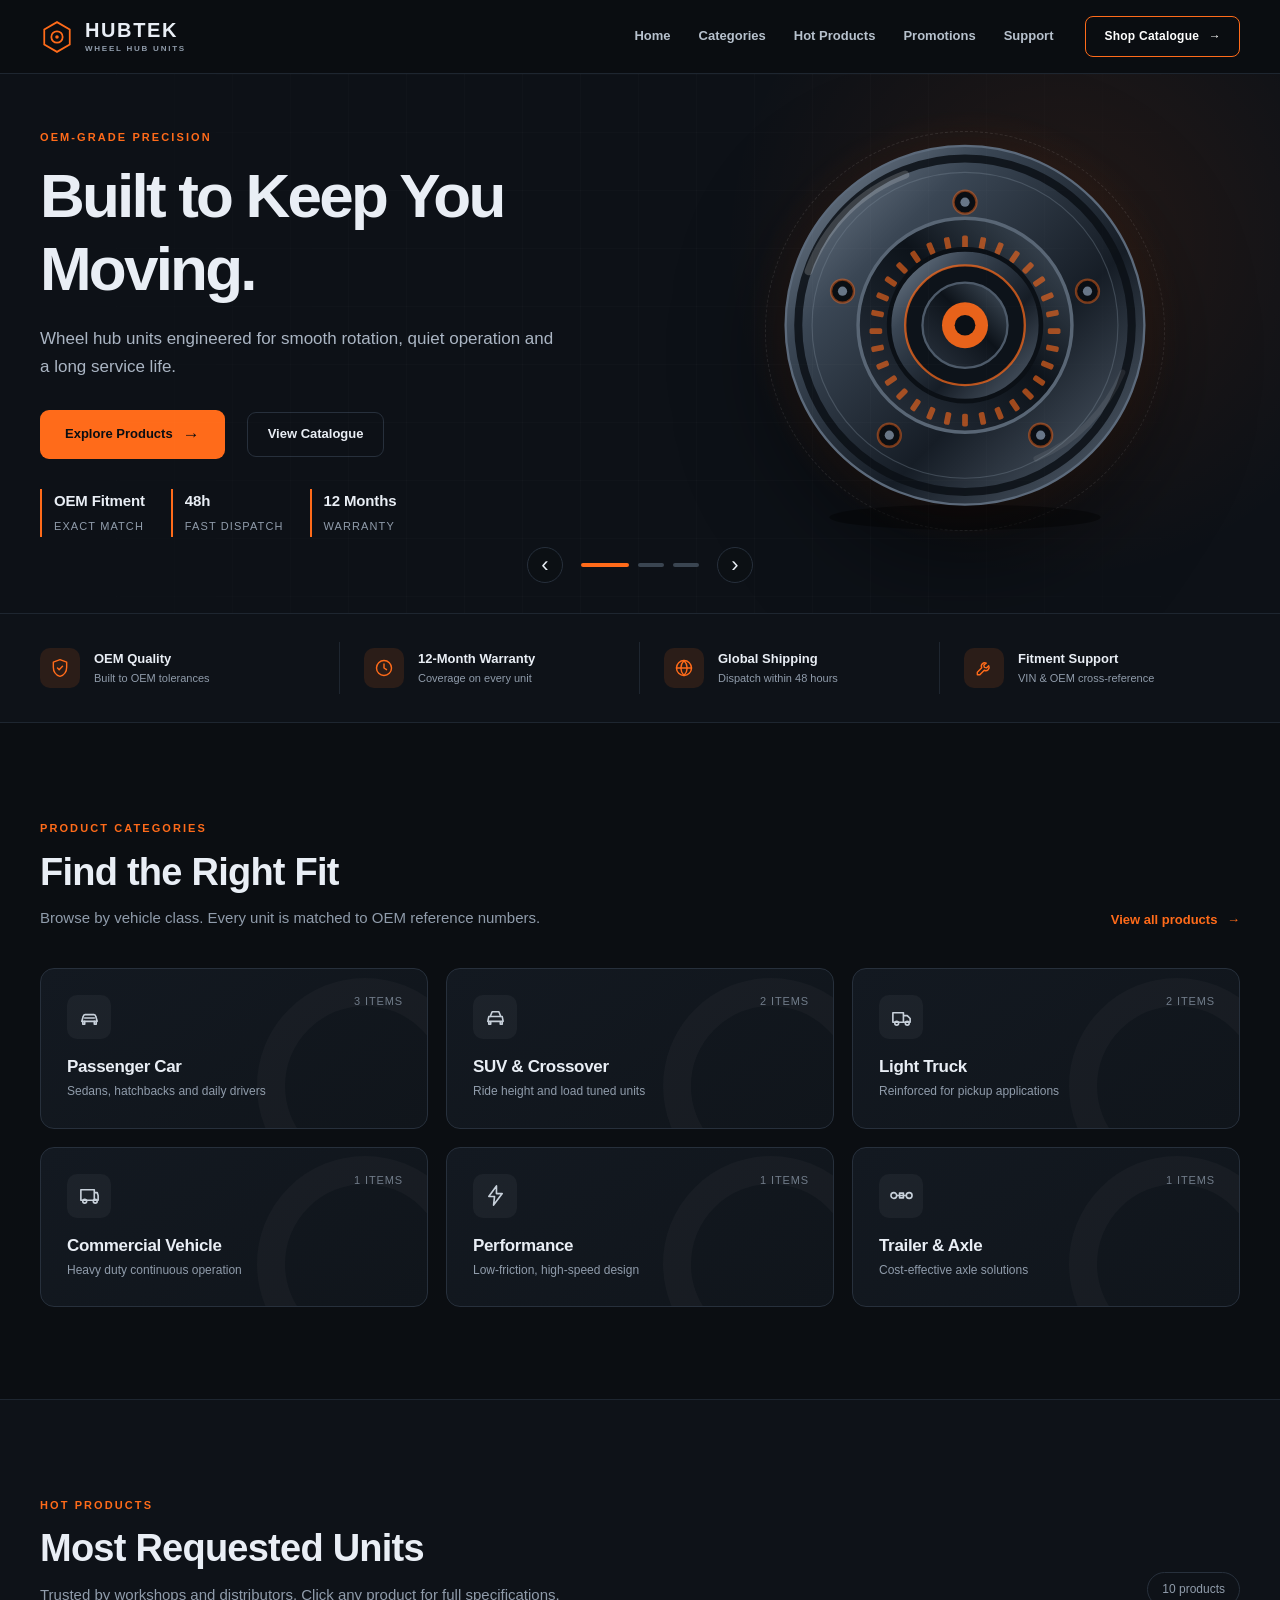
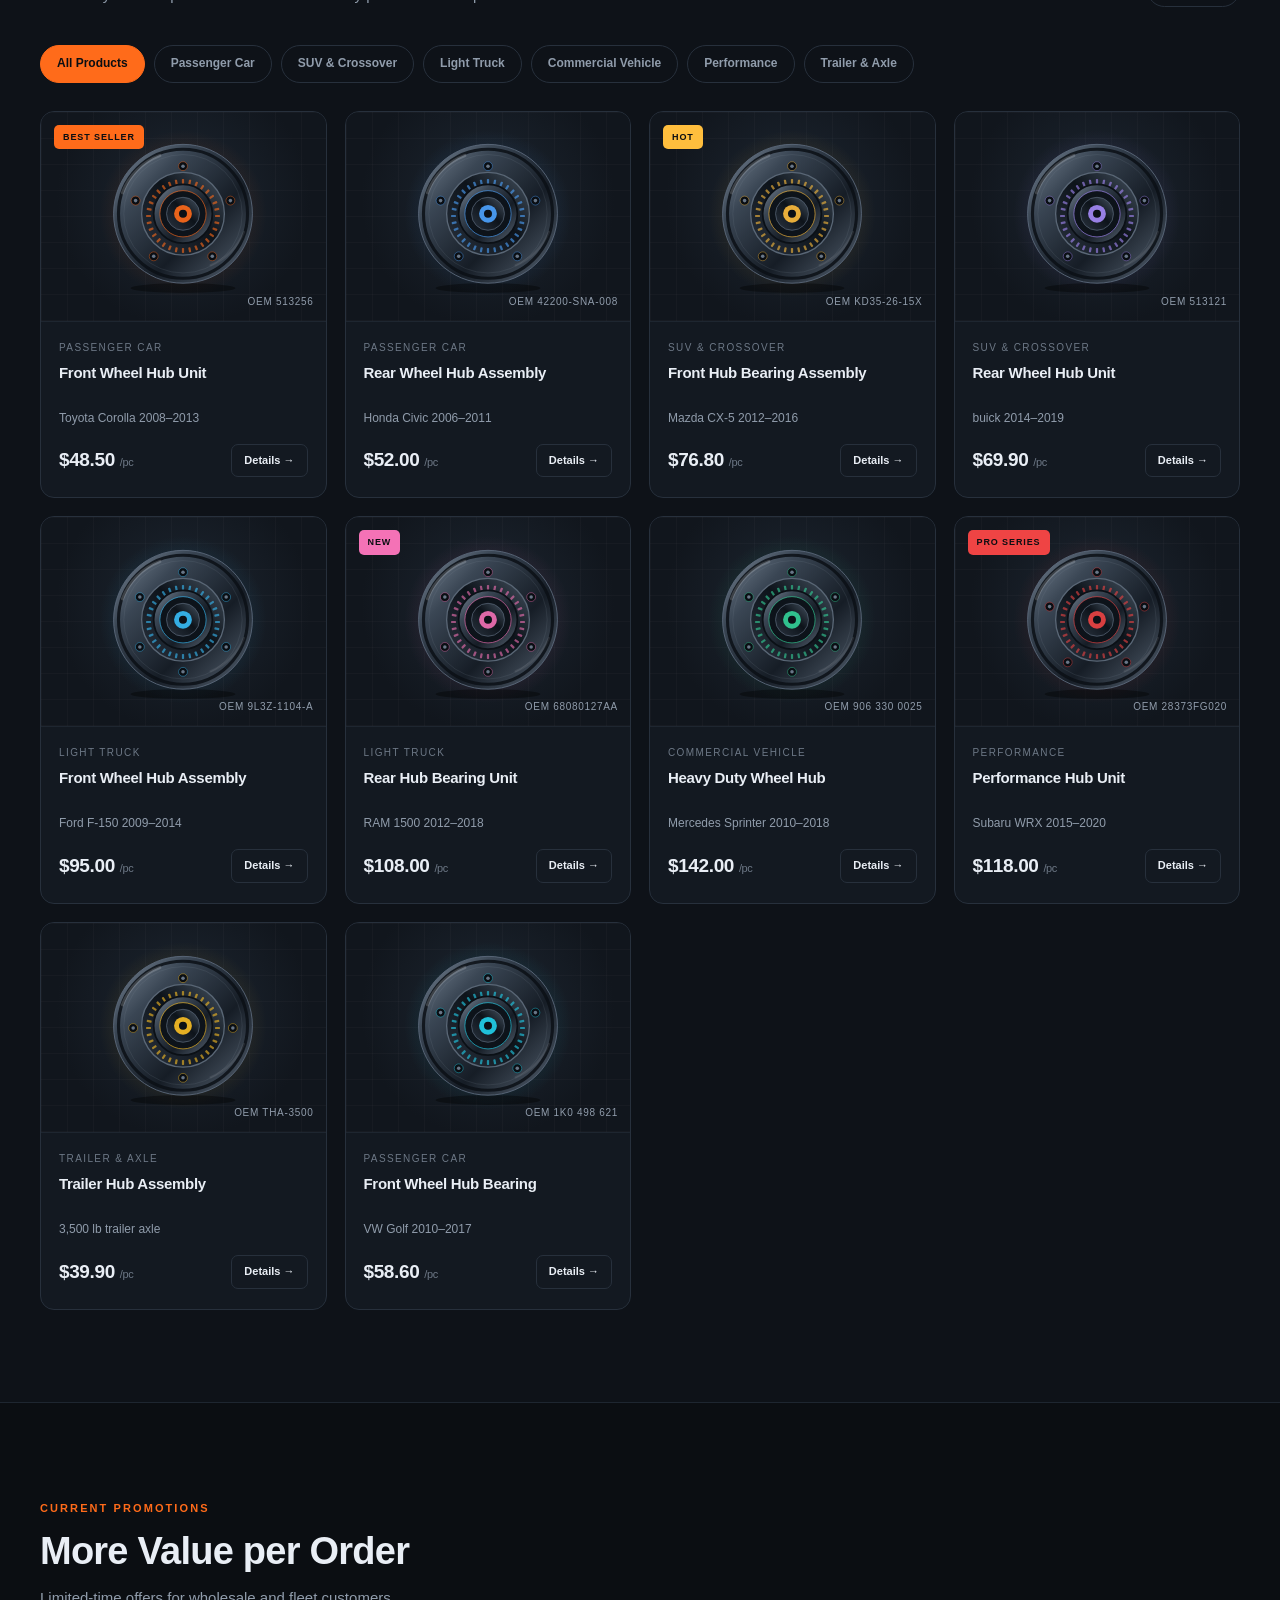
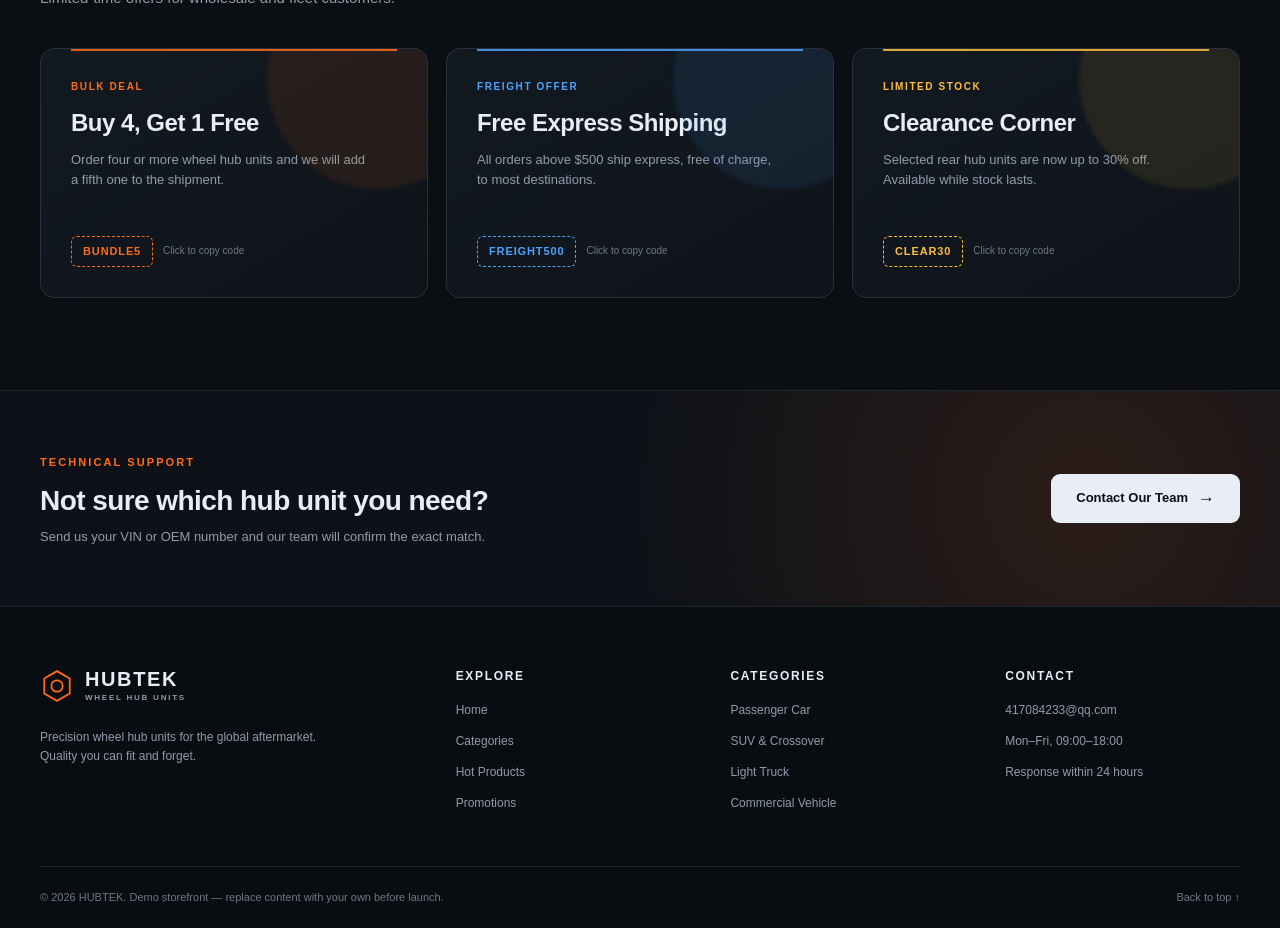
==== index.html @ b91dba86 "first commit" ====
<!DOCTYPE html>
<html lang="en">
<head>
  <meta charset="UTF-8">
  <meta name="viewport" content="width=device-width, initial-scale=1.0">
  <meta name="description" content="HUBTEK supplies precision wheel hub units for passenger cars, SUVs, light trucks and commercial vehicles. OEM fitment, fast dispatch.">
  <meta name="theme-color" content="#0b0e12">
  <title>HUBTEK | Wheel Hub Unit Specialists</title>
  <link rel="icon" href="data:image/svg+xml,%3Csvg xmlns='http://www.w3.org/2000/svg' viewBox='0 0 64 64'%3E%3Crect width='64' height='64' rx='14' fill='%230b0e12'/%3E%3Cpath d='M32 8 52 20v24L32 56 12 44V20z' fill='none' stroke='%23ff6b1a' stroke-width='4'/%3E%3Ccircle cx='32' cy='32' r='9' fill='none' stroke='%23e8edf3' stroke-width='4'/%3E%3C/svg%3E">
  <link rel="stylesheet" href="css/style.css">
</head>
<body>

  <header class="site-header" id="top">
    <div class="container header-inner">
      <a class="brand" href="#top" aria-label="HUBTEK home">
        <svg class="brand-mark" viewBox="0 0 48 48" aria-hidden="true">
          <path d="M24 3 42 13.5v21L24 45 6 34.5v-21z" fill="none" stroke="currentColor" stroke-width="2.5"/>
          <circle cx="24" cy="24" r="8" fill="none" stroke="currentColor" stroke-width="2.5"/>
          <circle cx="24" cy="24" r="2.5" fill="currentColor"/>
        </svg>
        <span class="brand-text"><strong>HUBTEK</strong><small>WHEEL HUB UNITS</small></span>
      </a>

      <nav class="main-nav" id="mainNav" aria-label="Main navigation">
        <a href="#home">Home</a>
        <a href="#categories">Categories</a>
        <a href="#products">Hot Products</a>
        <a href="#promotions">Promotions</a>
        <a href="#support">Support</a>
      </nav>

      <a class="header-cta" href="#products">Shop Catalogue <span aria-hidden="true">→</span></a>
      <button class="nav-toggle" id="navToggle" aria-label="Toggle menu" aria-expanded="false">
        <span></span><span></span><span></span>
      </button>
    </div>
  </header>

  <main>
    <!-- HERO CAROUSEL -->
    <section class="hero" id="home" aria-label="Featured campaigns">
      <div class="hero-slides" id="heroSlides"></div>
      <div class="hero-grid" aria-hidden="true"></div>
      <div class="container hero-controls">
        <button class="hero-arrow" id="heroPrev" aria-label="Previous slide">‹</button>
        <div class="hero-dots" id="heroDots" role="tablist" aria-label="Choose slide"></div>
        <button class="hero-arrow" id="heroNext" aria-label="Next slide">›</button>
      </div>
    </section>

    <!-- BENEFITS / TRUST BAR -->
    <section class="benefits" aria-label="Why choose HUBTEK">
      <div class="container benefits-grid" id="benefitsGrid"></div>
    </section>

    <!-- CATEGORIES -->
    <section class="section" id="categories">
      <div class="container">
        <div class="section-heading">
          <div>
            <span class="eyebrow">PRODUCT CATEGORIES</span>
            <h2>Find the Right Fit</h2>
            <p>Browse by vehicle class. Every unit is matched to OEM reference numbers.</p>
          </div>
          <a class="text-link" href="#products">View all products <span aria-hidden="true">→</span></a>
        </div>
        <div class="category-grid" id="categoryGrid"></div>
      </div>
    </section>

    <!-- HOT PRODUCTS -->
    <section class="section section-alt" id="products">
      <div class="container">
        <div class="section-heading">
          <div>
            <span class="eyebrow">HOT PRODUCTS</span>
            <h2>Most Requested Units</h2>
            <p>Trusted by workshops and distributors. Click any product for full specifications.</p>
          </div>
          <span class="count-pill" id="productCount"></span>
        </div>
        <div class="filter-bar" id="filterBar" role="group" aria-label="Filter products by category"></div>
        <div class="product-grid" id="productGrid"></div>
      </div>
    </section>

    <!-- PROMOTIONS -->
    <section class="section" id="promotions">
      <div class="container">
        <div class="section-heading">
          <div>
            <span class="eyebrow">CURRENT PROMOTIONS</span>
            <h2>More Value per Order</h2>
            <p>Limited-time offers for wholesale and fleet customers.</p>
          </div>
        </div>
        <div class="promo-grid" id="promoGrid"></div>
      </div>
    </section>

    <!-- SUPPORT STRIP -->
    <section class="support-strip" id="support">
      <div class="container support-inner">
        <div>
          <span class="eyebrow">TECHNICAL SUPPORT</span>
          <h2>Not sure which hub unit you need?</h2>
          <p>Send us your VIN or OEM number and our team will confirm the exact match.</p>
        </div>
        <a class="button button-light" href="mailto:417084233@qq.com">Contact Our Team <span aria-hidden="true">→</span></a>
      </div>
    </section>
  </main>

  <footer class="site-footer">
    <div class="container footer-grid">
      <div class="footer-about">
        <a class="brand" href="#top">
          <svg class="brand-mark" viewBox="0 0 48 48" aria-hidden="true">
            <path d="M24 3 42 13.5v21L24 45 6 34.5v-21z" fill="none" stroke="currentColor" stroke-width="2.5"/>
            <circle cx="24" cy="24" r="8" fill="none" stroke="currentColor" stroke-width="2.5"/>
          </svg>
          <span class="brand-text"><strong>HUBTEK</strong><small>WHEEL HUB UNITS</small></span>
        </a>
        <p>Precision wheel hub units for the global aftermarket. Quality you can fit and forget.</p>
      </div>
      <div class="footer-col">
        <h3>Explore</h3>
        <a href="#home">Home</a>
        <a href="#categories">Categories</a>
        <a href="#products">Hot Products</a>
        <a href="#promotions">Promotions</a>
      </div>
      <div class="footer-col">
        <h3>Categories</h3>
        <a href="#categories">Passenger Car</a>
        <a href="#categories">SUV &amp; Crossover</a>
        <a href="#categories">Light Truck</a>
        <a href="#categories">Commercial Vehicle</a>
      </div>
      <div class="footer-col">
        <h3>Contact</h3>
        <a href="mailto:417084233@qq.com">417084233@qq.com</a>
        <span>Mon–Fri, 09:00–18:00</span>
        <span>Response within 24 hours</span>
      </div>
    </div>
    <div class="container footer-bottom">
      <span>© <span id="year"></span> HUBTEK. Demo storefront — replace content with your own before launch.</span>
      <a href="#top">Back to top ↑</a>
    </div>
  </footer>

  <!-- PRODUCT DETAIL MODAL -->
  <div class="modal" id="productModal" role="dialog" aria-modal="true" aria-labelledby="modalTitle" hidden>
    <div class="modal-backdrop" data-close-modal></div>
    <div class="modal-panel" role="document">
      <button class="modal-close" id="modalClose" aria-label="Close product details">×</button>
      <div class="modal-body" id="modalBody"></div>
    </div>
  </div>

  <div class="toast" id="toast" role="status" aria-live="polite"></div>

  <script src="data/products.js"></script>
  <script src="js/app.js"></script>
</body>
</html>
---- css/style.css ----
/* ============================================================
   HUBTEK — industrial dark storefront
   Plain CSS, no framework, no build step.
   ============================================================ */

:root {
  --bg: #0b0e12;
  --bg-alt: #0e1218;
  --panel: #131921;
  --panel-2: #18202a;
  --line: #27303c;
  --line-soft: #1e2630;
  --text: #e9eef5;
  --muted: #909cab;
  --muted-2: #6d7886;
  --accent: #ff6b1a;
  --accent-soft: rgba(255, 107, 26, 0.12);
  --silver: #c7d0da;
  --radius: 14px;
  --radius-sm: 9px;
  --shadow: 0 18px 48px rgba(0, 0, 0, 0.35);
  --container: 1200px;
  --header-h: 74px;
  font-synthesis: none;
}

* { box-sizing: border-box; }

html {
  scroll-behavior: smooth;
  scroll-padding-top: calc(var(--header-h) + 18px);
}

body {
  margin: 0;
  background: var(--bg);
  color: var(--text);
  font-family: "Inter", "Segoe UI", Roboto, Helvetica, Arial, sans-serif;
  font-size: 15px;
  line-height: 1.6;
  -webkit-font-smoothing: antialiased;
}

a { color: inherit; text-decoration: none; }
button { font: inherit; cursor: pointer; }
img, svg { display: block; max-width: 100%; }
h1, h2, h3, h4 { margin: 0; line-height: 1.18; letter-spacing: -0.02em; }
p { margin: 0; }

.container {
  width: min(100% - 48px, var(--container));
  margin-inline: auto;
}

.eyebrow {
  display: inline-block;
  color: var(--accent);
  font-size: 11px;
  font-weight: 800;
  letter-spacing: 0.19em;
  text-transform: uppercase;
  margin-bottom: 12px;
}

/* ------------------------------------------------------------
   HEADER
   ------------------------------------------------------------ */
.site-header {
  position: sticky;
  top: 0;
  z-index: 60;
  height: var(--header-h);
  background: rgba(11, 14, 18, 0.88);
  backdrop-filter: blur(16px);
  border-bottom: 1px solid var(--line-soft);
}

.header-inner {
  height: 100%;
  display: flex;
  align-items: center;
  gap: 32px;
}

.brand { display: inline-flex; align-items: center; gap: 11px; flex-shrink: 0; }
.brand-mark { width: 34px; height: 34px; color: var(--accent); }
.brand-text { display: flex; flex-direction: column; line-height: 1; }
.brand-text strong { font-size: 20px; font-weight: 900; letter-spacing: 0.08em; }
.brand-text small { margin-top: 5px; font-size: 8px; letter-spacing: 0.22em; color: var(--muted); font-weight: 700; }

.main-nav { display: flex; align-items: center; gap: 28px; margin-left: auto; }
.main-nav a {
  font-size: 13px;
  font-weight: 600;
  color: #b7c1cd;
  transition: color 0.2s ease;
  position: relative;
}
.main-nav a::after {
  content: "";
  position: absolute;
  left: 0; bottom: -8px;
  width: 0; height: 2px;
  background: var(--accent);
  transition: width 0.2s ease;
}
.main-nav a:hover { color: #fff; }
.main-nav a:hover::after { width: 100%; }

.header-cta {
  flex-shrink: 0;
  padding: 10px 18px;
  border: 1px solid var(--accent);
  border-radius: 8px;
  color: #fff;
  font-size: 12px;
  font-weight: 750;
  letter-spacing: 0.02em;
  transition: background 0.2s ease, transform 0.2s ease;
}
.header-cta span { margin-left: 6px; }
.header-cta:hover { background: var(--accent); transform: translateY(-1px); }

.nav-toggle {
  display: none;
  width: 40px; height: 40px;
  padding: 9px;
  border: 1px solid var(--line);
  border-radius: 8px;
  background: transparent;
}
.nav-toggle span { display: block; height: 2px; background: var(--text); margin: 5px 0; border-radius: 2px; }

/* ------------------------------------------------------------
   HERO CAROUSEL
   ------------------------------------------------------------ */
.hero {
  position: relative;
  min-height: 540px;
  overflow: hidden;
  background: #0d1117;
  border-bottom: 1px solid var(--line-soft);
}

.hero-grid {
  position: absolute;
  inset: 0;
  pointer-events: none;
  opacity: 0.5;
  background-image:
    linear-gradient(rgba(255,255,255,0.032) 1px, transparent 1px),
    linear-gradient(90deg, rgba(255,255,255,0.032) 1px, transparent 1px);
  background-size: 58px 58px;
  mask-image: linear-gradient(90deg, transparent, #000 30%, #000 70%, transparent);
  -webkit-mask-image: linear-gradient(90deg, transparent, #000 30%, #000 70%, transparent);
}

.hero-slides { position: absolute; inset: 0; }

.hero-slide {
  position: absolute;
  inset: 0;
  display: flex;
  align-items: center;
  opacity: 0;
  visibility: hidden;
  transform: translateX(28px);
  transition: opacity 0.65s ease, transform 0.65s ease, visibility 0.65s;
}
.hero-slide.is-active { opacity: 1; visibility: visible; transform: none; }

.hero-slide::before {
  content: "";
  position: absolute;
  width: 720px; height: 720px;
  right: -140px; top: -190px;
  border-radius: 50%;
  background: radial-gradient(circle, var(--slide-accent, #ff6b1a) 0%, transparent 66%);
  opacity: 0.1;
  pointer-events: none;
}

.hero-inner {
  position: relative;
  width: min(100% - 48px, var(--container));
  margin-inline: auto;
  display: grid;
  grid-template-columns: 1.05fr 0.95fr;
  align-items: center;
  gap: 40px;
  padding: 70px 0 96px;
}

.hero-copy { max-width: 590px; }
.hero-copy .eyebrow { color: var(--slide-accent, var(--accent)); }
.hero-copy h1 {
  font-size: clamp(38px, 5vw, 62px);
  font-weight: 850;
  letter-spacing: -0.045em;
  margin-bottom: 20px;
}
.hero-copy h1 em {
  font-style: normal;
  color: var(--slide-accent, var(--accent));
}
.hero-copy p {
  color: #aab5c3;
  font-size: 17px;
  max-width: 520px;
  margin-bottom: 30px;
}
.hero-actions { display: flex; align-items: center; gap: 22px; flex-wrap: wrap; }

.button {
  display: inline-flex;
  align-items: center;
  justify-content: center;
  gap: 10px;
  padding: 13px 24px;
  border-radius: 9px;
  background: var(--slide-accent, var(--accent));
  color: #0b0e12;
  font-size: 13px;
  font-weight: 800;
  border: 1px solid transparent;
  transition: transform 0.2s ease, filter 0.2s ease;
}
.button:hover { transform: translateY(-2px); filter: brightness(1.1); }
.button span { font-size: 17px; line-height: 1; }

.button-ghost {
  background: transparent;
  color: var(--text);
  border-color: var(--line);
  padding: 11px 20px;
}
.button-ghost:hover { border-color: var(--muted); filter: none; }

.hero-specs { display: flex; gap: 26px; flex-wrap: wrap; margin-top: 30px; }
.hero-specs div { border-left: 2px solid var(--slide-accent, var(--accent)); padding-left: 12px; }
.hero-specs strong { display: block; font-size: 15px; letter-spacing: -0.01em; }
.hero-specs span { font-size: 11px; color: var(--muted); text-transform: uppercase; letter-spacing: 0.1em; }

.hero-art { position: relative; display: grid; place-items: center; min-height: 380px; }
.hero-art .hub-svg { width: min(100%, 460px); filter: drop-shadow(0 30px 50px rgba(0,0,0,0.55)); }
.hero-art-ring {
  position: absolute;
  width: 400px; height: 400px;
  border: 1px dashed rgba(255,255,255,0.11);
  border-radius: 50%;
}
.hero-art-ring::after {
  content: "";
  position: absolute;
  inset: 54px;
  border: 1px solid rgba(255,255,255,0.05);
  border-radius: 50%;
}

.hero-controls {
  position: absolute;
  left: 0; right: 0; bottom: 30px;
  display: flex;
  align-items: center;
  justify-content: center;
  gap: 18px;
  z-index: 3;
}
.hero-arrow {
  width: 36px; height: 36px;
  border-radius: 50%;
  border: 1px solid var(--line);
  background: rgba(12,16,21,0.75);
  color: var(--text);
  font-size: 22px;
  line-height: 1;
  transition: border-color 0.2s ease, background 0.2s ease;
}
.hero-arrow:hover { border-color: var(--accent); background: var(--accent); color: #0b0e12; }
.hero-dots { display: flex; gap: 9px; }
.hero-dot {
  width: 26px; height: 4px;
  padding: 0;
  border: 0;
  border-radius: 3px;
  background: #3a4551;
  transition: width 0.3s ease, background 0.3s ease;
}
.hero-dot.is-active { width: 48px; background: var(--accent); }

/* ------------------------------------------------------------
   BENEFITS
   ------------------------------------------------------------ */
.benefits { background: var(--bg-alt); border-bottom: 1px solid var(--line-soft); }
.benefits-grid {
  display: grid;
  grid-template-columns: repeat(4, 1fr);
  padding-block: 28px;
}
.benefit {
  display: flex;
  align-items: center;
  gap: 14px;
  padding: 6px 24px;
  border-right: 1px solid var(--line-soft);
}
.benefit:first-child { padding-left: 0; }
.benefit:last-child { border-right: 0; }
.benefit-icon {
  width: 40px; height: 40px; flex-shrink: 0;
  display: grid; place-items: center;
  border-radius: 10px;
  background: var(--accent-soft);
  color: var(--accent);
}
.benefit-icon svg { width: 20px; height: 20px; }
.benefit strong { display: block; font-size: 13px; }
.benefit span { display: block; font-size: 11px; color: var(--muted); }

/* ------------------------------------------------------------
   SECTION SHELL
   ------------------------------------------------------------ */
.section { padding: 92px 0; }
.section-alt { background: var(--bg-alt); border-block: 1px solid var(--line-soft); }
.section-heading {
  display: flex;
  align-items: end;
  justify-content: space-between;
  gap: 24px;
  margin-bottom: 38px;
}
.section-heading h2 { font-size: clamp(27px, 3.4vw, 38px); font-weight: 800; }
.section-heading p { margin-top: 12px; color: var(--muted); max-width: 600px; }
.text-link { color: var(--accent); font-size: 13px; font-weight: 700; white-space: nowrap; }
.text-link span { margin-left: 6px; }
.text-link:hover { text-decoration: underline; }
.count-pill {
  border: 1px solid var(--line);
  border-radius: 100px;
  padding: 7px 14px;
  font-size: 12px;
  color: var(--muted);
  white-space: nowrap;
}

/* ------------------------------------------------------------
   CATEGORIES
   ------------------------------------------------------------ */
.category-grid {
  display: grid;
  grid-template-columns: repeat(3, 1fr);
  gap: 18px;
}
.category-card {
  position: relative;
  text-align: left;
  padding: 26px;
  min-height: 152px;
  border: 1px solid var(--line);
  border-radius: var(--radius);
  background: linear-gradient(145deg, var(--panel), #10151b);
  color: var(--text);
  overflow: hidden;
  transition: border-color 0.25s ease, transform 0.25s ease, background 0.25s ease;
}
.category-card::after {
  content: "";
  position: absolute;
  right: -46px; bottom: -66px;
  width: 160px; height: 160px;
  border-radius: 50%;
  border: 28px solid rgba(255,255,255,0.028);
  transition: border-color 0.25s ease;
}
.category-card:hover {
  transform: translateY(-4px);
  border-color: var(--accent);
  background: linear-gradient(145deg, #1a1f27, #12171d);
}
.category-card:hover::after { border-color: rgba(255,107,26,0.12); }
.category-icon {
  width: 44px; height: 44px;
  display: grid; place-items: center;
  border-radius: 10px;
  background: rgba(255,255,255,0.045);
  color: var(--silver);
  margin-bottom: 18px;
}
.category-icon svg { width: 23px; height: 23px; }
.category-card:hover .category-icon { background: var(--accent-soft); color: var(--accent); }
.category-card h3 { font-size: 17px; margin-bottom: 5px; }
.category-card p { font-size: 12px; color: var(--muted); }
.category-count {
  position: absolute;
  top: 24px; right: 24px;
  font-size: 11px;
  color: var(--muted-2);
  letter-spacing: 0.08em;
}

/* ------------------------------------------------------------
   FILTER + PRODUCTS
   ------------------------------------------------------------ */
.filter-bar { display: flex; flex-wrap: wrap; gap: 9px; margin-bottom: 28px; }
.filter-chip {
  padding: 8px 16px;
  border-radius: 100px;
  border: 1px solid var(--line);
  background: transparent;
  color: var(--muted);
  font-size: 12px;
  font-weight: 650;
  transition: all 0.2s ease;
}
.filter-chip:hover { color: var(--text); border-color: #46505e; }
.filter-chip.is-active { background: var(--accent); border-color: var(--accent); color: #0b0e12; }

.product-grid {
  display: grid;
  grid-template-columns: repeat(4, minmax(0, 1fr));
  gap: 18px;
}
.product-card {
  position: relative;
  display: flex;
  flex-direction: column;
  border: 1px solid var(--line);
  border-radius: var(--radius);
  background: var(--panel);
  overflow: hidden;
  transition: transform 0.25s ease, border-color 0.25s ease, box-shadow 0.25s ease;
  animation: cardIn 0.35s ease both;
}
.product-card:hover {
  transform: translateY(-6px);
  border-color: #4a5666;
  box-shadow: var(--shadow);
}
@keyframes cardIn { from { opacity: 0; transform: translateY(10px); } to { opacity: 1; transform: none; } }

.product-media {
  position: relative;
  height: 210px;
  display: grid;
  place-items: center;
  background: radial-gradient(circle at 50% 42%, #1d2631 0%, #11161d 68%);
  border-bottom: 1px solid var(--line-soft);
  overflow: hidden;
}
.product-media::before {
  content: "";
  position: absolute;
  inset: 0;
  background-image: linear-gradient(rgba(255,255,255,0.025) 1px, transparent 1px),
                    linear-gradient(90deg, rgba(255,255,255,0.025) 1px, transparent 1px);
  background-size: 26px 26px;
}
.product-media .hub-svg { position: relative; width: 178px; transition: transform 0.35s ease; }
.product-card:hover .product-media .hub-svg { transform: rotate(-9deg) scale(1.06); }
.product-badge {
  position: absolute;
  top: 13px; left: 13px;
  z-index: 2;
  padding: 5px 9px;
  border-radius: 5px;
  background: var(--product-accent, var(--accent));
  color: #0b0e12;
  font-size: 9px;
  font-weight: 850;
  letter-spacing: 0.1em;
}
.product-oem-tag {
  position: absolute;
  bottom: 11px; right: 12px;
  z-index: 2;
  font-size: 10px;
  color: var(--muted);
  letter-spacing: 0.07em;
}
.product-info { padding: 18px 18px 20px; display: flex; flex-direction: column; flex: 1; }
.product-cat { font-size: 10px; text-transform: uppercase; letter-spacing: 0.14em; color: var(--muted-2); margin-bottom: 7px; }
.product-info h3 { font-size: 15px; line-height: 1.35; margin-bottom: 6px; min-height: 40px; }
.product-fit { font-size: 12px; color: var(--muted); margin-bottom: 16px; }
.product-bottom { display: flex; align-items: center; justify-content: space-between; gap: 8px; margin-top: auto; }
.product-price { font-size: 19px; font-weight: 800; letter-spacing: -0.02em; }
.product-price small { font-size: 11px; color: var(--muted-2); font-weight: 500; }
.product-detail-btn {
  border: 1px solid var(--line);
  background: transparent;
  color: var(--text);
  border-radius: 7px;
  padding: 7px 12px;
  font-size: 11px;
  font-weight: 700;
  white-space: nowrap;
  transition: border-color 0.2s ease, background 0.2s ease, color 0.2s ease;
}
.product-detail-btn:hover { background: var(--accent); border-color: var(--accent); color: #0b0e12; }
.empty-state { grid-column: 1 / -1; padding: 70px 20px; text-align: center; color: var(--muted); border: 1px dashed var(--line); border-radius: var(--radius); }

/* ------------------------------------------------------------
   PROMOTIONS
   ------------------------------------------------------------ */
.promo-grid { display: grid; grid-template-columns: repeat(3, 1fr); gap: 18px; }
.promo-card {
  position: relative;
  padding: 30px;
  min-height: 250px;
  border: 1px solid var(--line);
  border-radius: var(--radius);
  background: linear-gradient(150deg, var(--panel) 0%, #0f141a 100%);
  overflow: hidden;
  display: flex;
  flex-direction: column;
}
.promo-card::before {
  content: "";
  position: absolute;
  top: -80px; right: -60px;
  width: 220px; height: 220px;
  border-radius: 50%;
  background: var(--promo-accent, var(--accent));
  opacity: 0.09;
  filter: blur(2px);
}
.promo-card::after {
  content: "";
  position: absolute;
  top: 0; left: 30px; right: 30px;
  height: 2px;
  background: var(--promo-accent, var(--accent));
  opacity: 0.85;
}
.promo-tag { font-size: 10px; font-weight: 800; letter-spacing: 0.16em; color: var(--promo-accent, var(--accent)); margin-bottom: 14px; }
.promo-card h3 { font-size: 24px; margin-bottom: 12px; }
.promo-card p { font-size: 13px; color: var(--muted); max-width: 300px; }
.promo-foot { margin-top: auto; padding-top: 26px; display: flex; align-items: center; gap: 10px; }
.promo-code {
  border: 1px dashed var(--promo-accent, var(--accent));
  border-radius: 6px;
  padding: 6px 11px;
  font-size: 11px;
  font-weight: 800;
  letter-spacing: 0.08em;
  color: var(--promo-accent, var(--accent));
  background: transparent;
  transition: background 0.2s ease;
}
.promo-code:hover { background: rgba(255,255,255,0.05); }
.promo-note { font-size: 10px; color: var(--muted-2); }

/* ------------------------------------------------------------
   SUPPORT STRIP + FOOTER
   ------------------------------------------------------------ */
.support-strip {
  padding: 58px 0;
  border-top: 1px solid var(--line-soft);
  background:
    radial-gradient(circle at 85% 50%, rgba(255,107,26,0.12), transparent 42%),
    var(--bg-alt);
}
.support-inner { display: flex; align-items: center; justify-content: space-between; gap: 30px; }
.support-inner h2 { font-size: 28px; }
.support-inner p { margin-top: 10px; color: var(--muted); font-size: 13px; }
.button-light { background: #e9eef5; color: #0b0e12; flex-shrink: 0; }

.site-footer { background: #090c10; border-top: 1px solid var(--line-soft); padding-top: 62px; }
.footer-grid {
  display: grid;
  grid-template-columns: 1.6fr 1fr 1fr 1fr;
  gap: 40px;
  padding-bottom: 52px;
}
.footer-about p { margin-top: 18px; max-width: 300px; font-size: 12px; color: var(--muted); }
.footer-col { display: flex; flex-direction: column; gap: 12px; }
.footer-col h3 { font-size: 12px; text-transform: uppercase; letter-spacing: 0.14em; margin-bottom: 6px; color: var(--text); }
.footer-col a, .footer-col span { font-size: 12px; color: var(--muted); }
.footer-col a:hover { color: var(--accent); }
.footer-bottom {
  display: flex;
  align-items: center;
  justify-content: space-between;
  gap: 20px;
  padding-block: 22px;
  border-top: 1px solid var(--line-soft);
  font-size: 11px;
  color: var(--muted-2);
}
.footer-bottom a:hover { color: var(--accent); }

/* ------------------------------------------------------------
   MODAL
   ------------------------------------------------------------ */
.modal[hidden] { display: none; }
.modal { position: fixed; inset: 0; z-index: 100; display: grid; place-items: center; padding: 24px; }
.modal-backdrop { position: absolute; inset: 0; background: rgba(3,5,8,0.82); backdrop-filter: blur(6px); }
.modal-panel {
  position: relative;
  width: min(100%, 760px);
  max-height: min(90vh, 760px);
  overflow-y: auto;
  border: 1px solid var(--line);
  border-radius: 18px;
  background: var(--panel);
  box-shadow: 0 30px 90px rgba(0,0,0,0.6);
  animation: modalIn 0.25s ease both;
}
@keyframes modalIn { from { opacity: 0; transform: translateY(14px) scale(0.98); } to { opacity: 1; transform: none; } }
.modal-close {
  position: absolute;
  top: 16px; right: 16px;
  z-index: 3;
  width: 36px; height: 36px;
  border-radius: 50%;
  border: 1px solid var(--line);
  background: rgba(10,13,17,0.7);
  color: var(--text);
  font-size: 22px;
  line-height: 1;
}
.modal-close:hover { border-color: var(--accent); color: var(--accent); }
.modal-layout { display: grid; grid-template-columns: 0.9fr 1.1fr; }
.modal-media {
  display: grid;
  place-items: center;
  min-height: 340px;
  padding: 20px;
  background: radial-gradient(circle at 50% 45%, #202a36, #11161d 70%);
  border-right: 1px solid var(--line-soft);
}
.modal-media .hub-svg { width: 250px; }
.modal-content { padding: 34px 32px 32px; }
.modal-content .product-cat { margin-bottom: 10px; }
.modal-content h2 { font-size: 25px; margin-bottom: 8px; }
.modal-fit { color: var(--muted); font-size: 13px; }
.modal-price-row { display: flex; align-items: baseline; gap: 12px; margin: 22px 0; padding-bottom: 20px; border-bottom: 1px solid var(--line-soft); }
.modal-price-row strong { font-size: 30px; letter-spacing: -0.03em; }
.modal-price-row span { font-size: 11px; color: var(--muted-2); }
.spec-table { display: grid; grid-template-columns: 1fr 1fr; gap: 1px; background: var(--line-soft); border: 1px solid var(--line-soft); border-radius: 9px; overflow: hidden; }
.spec-cell { background: var(--panel-2); padding: 11px 13px; }
.spec-cell dt { font-size: 10px; text-transform: uppercase; letter-spacing: 0.1em; color: var(--muted-2); margin-bottom: 3px; }
.spec-cell dd { margin: 0; font-size: 13px; font-weight: 600; }
.modal-oem { margin-top: 22px; display: flex; align-items: center; justify-content: space-between; gap: 12px; padding: 13px 15px; border: 1px solid var(--line); border-radius: 9px; background: var(--bg-alt); }
.modal-oem div { min-width: 0; }
.modal-oem span { display: block; font-size: 10px; text-transform: uppercase; letter-spacing: 0.12em; color: var(--muted-2); }
.modal-oem strong { font-size: 14px; word-break: break-all; }
.copy-btn { border: 1px solid var(--line); border-radius: 7px; background: transparent; color: var(--text); padding: 7px 11px; font-size: 11px; font-weight: 700; white-space: nowrap; }
.copy-btn:hover { border-color: var(--accent); color: var(--accent); }
.modal-note { margin-top: 16px; font-size: 11px; color: var(--muted-2); }

.toast {
  position: fixed;
  left: 50%; bottom: 28px;
  transform: translate(-50%, 20px);
  padding: 10px 18px;
  border-radius: 8px;
  background: #e9eef5;
  color: #0b0e12;
  font-size: 12px;
  font-weight: 700;
  opacity: 0;
  pointer-events: none;
  transition: opacity 0.25s ease, transform 0.25s ease;
  z-index: 120;
}
.toast.is-visible { opacity: 1; transform: translate(-50%, 0); }

/* ------------------------------------------------------------
   ICONS
   ------------------------------------------------------------ */
.hub-svg { width: 100%; height: auto; }
.icon { width: 22px; height: 22px; fill: none; stroke: currentColor; stroke-width: 1.7; stroke-linecap: round; stroke-linejoin: round; }

/* ------------------------------------------------------------
   RESPONSIVE
   ------------------------------------------------------------ */
@media (max-width: 1080px) {
  .product-grid { grid-template-columns: repeat(3, minmax(0, 1fr)); }
  .main-nav { gap: 18px; }
  .header-inner { gap: 20px; }
}

@media (max-width: 900px) {
  .container, .hero-inner { width: min(100% - 36px, var(--container)); }
  .main-nav {
    position: absolute;
    top: var(--header-h); left: 0; right: 0;
    display: none;
    flex-direction: column;
    align-items: stretch;
    gap: 0;
    padding: 12px 18px 18px;
    background: #0d1117;
    border-bottom: 1px solid var(--line);
  }
  .main-nav.is-open { display: flex; }
  .main-nav a { padding: 11px 4px; border-bottom: 1px solid var(--line-soft); }
  .main-nav a::after { display: none; }
  .nav-toggle { display: block; margin-left: auto; }
  .header-cta { display: none; }
  .hero { min-height: 0; }
  .hero-slides { position: relative; }
  .hero-slide { position: absolute; inset: 0; align-items: flex-start; }
  .hero-slide:first-child { position: relative; }
  .hero-inner { grid-template-columns: 1fr; gap: 24px; padding: 46px 0 96px; text-align: center; }
  .hero-copy { margin-inline: auto; }
  .hero-copy p { margin-inline: auto; }
  .hero-actions, .hero-specs { justify-content: center; }
  .hero-art { min-height: 280px; }
  .hero-art .hub-svg { width: 300px; }
  .hero-art-ring { width: 280px; height: 280px; }
  .benefits-grid { grid-template-columns: repeat(2, 1fr); row-gap: 20px; }
  .benefit:nth-child(2) { border-right: 0; }
  .benefit:nth-child(3) { padding-left: 0; }
  .category-grid { grid-template-columns: repeat(2, 1fr); }
  .promo-grid { grid-template-columns: 1fr; }
  .promo-card { min-height: 210px; }
  .footer-grid { grid-template-columns: repeat(2, 1fr); }
  .modal-layout { grid-template-columns: 1fr; }
  .modal-media { border-right: 0; border-bottom: 1px solid var(--line-soft); min-height: 250px; }
  .modal-media .hub-svg { width: 200px; }
}

@media (max-width: 620px) {
  .section { padding: 66px 0; }
  .hero-copy h1 { font-size: 38px; }
  .hero-copy p { font-size: 15px; }
  .hero-specs { gap: 14px; }
  .section-heading { align-items: start; flex-direction: column; }
  .product-grid { grid-template-columns: repeat(2, minmax(0, 1fr)); gap: 12px; }
  .product-media { height: 160px; }
  .product-media .hub-svg { width: 130px; }
  .product-info { padding: 14px; }
  .product-info h3 { font-size: 13px; min-height: 36px; }
  .product-price { font-size: 16px; }
  .product-detail-btn { padding: 6px 8px; font-size: 10px; }
  .category-grid { grid-template-columns: 1fr; }
  .category-card { min-height: 130px; }
  .benefit { padding-inline: 10px; }
  .support-inner { flex-direction: column; align-items: start; }
  .footer-grid { grid-template-columns: 1fr; gap: 30px; }
  .footer-bottom { flex-direction: column; align-items: start; }
  .modal { padding: 12px; }
  .modal-content { padding: 26px 20px; }
  .spec-table { grid-template-columns: 1fr; }
}

@media (prefers-reduced-motion: reduce) {
  *, *::before, *::after { scroll-behavior: auto !important; animation-duration: 0.01ms !important; transition-duration: 0.01ms !important; }
}
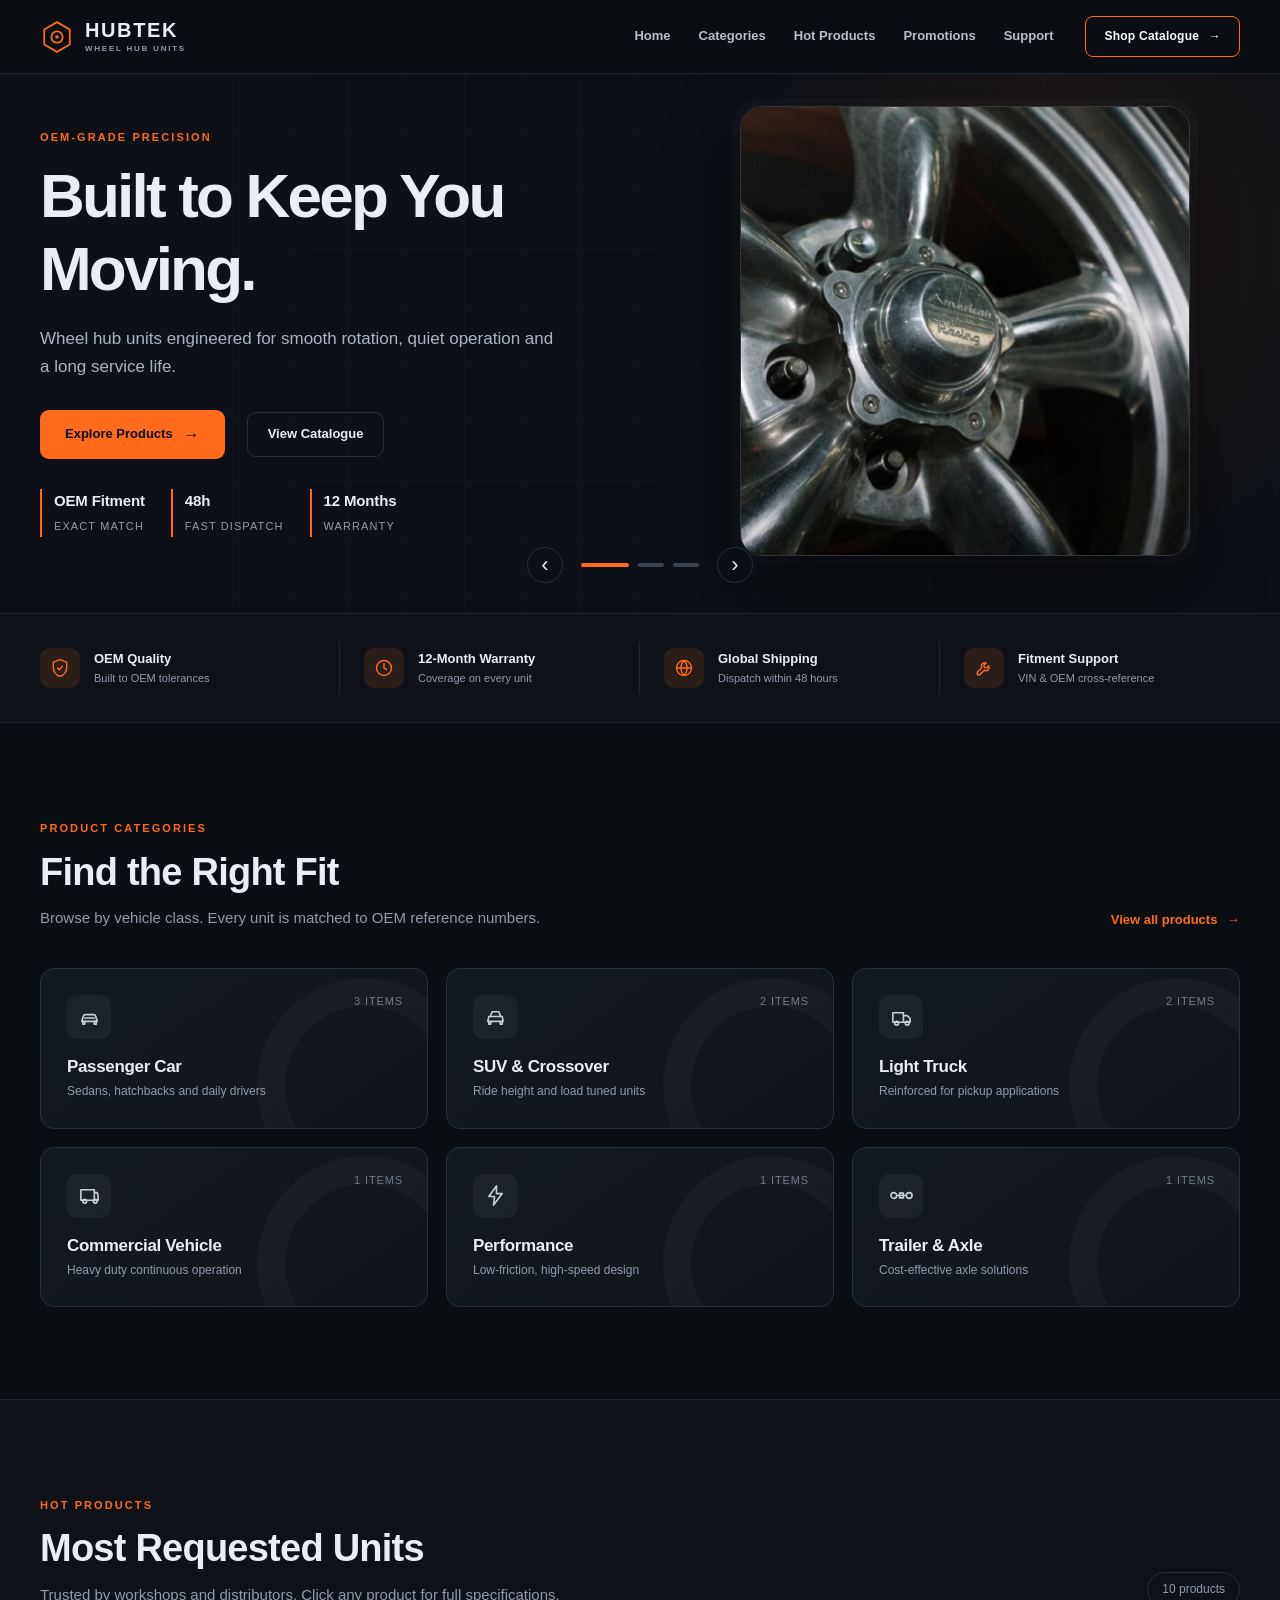
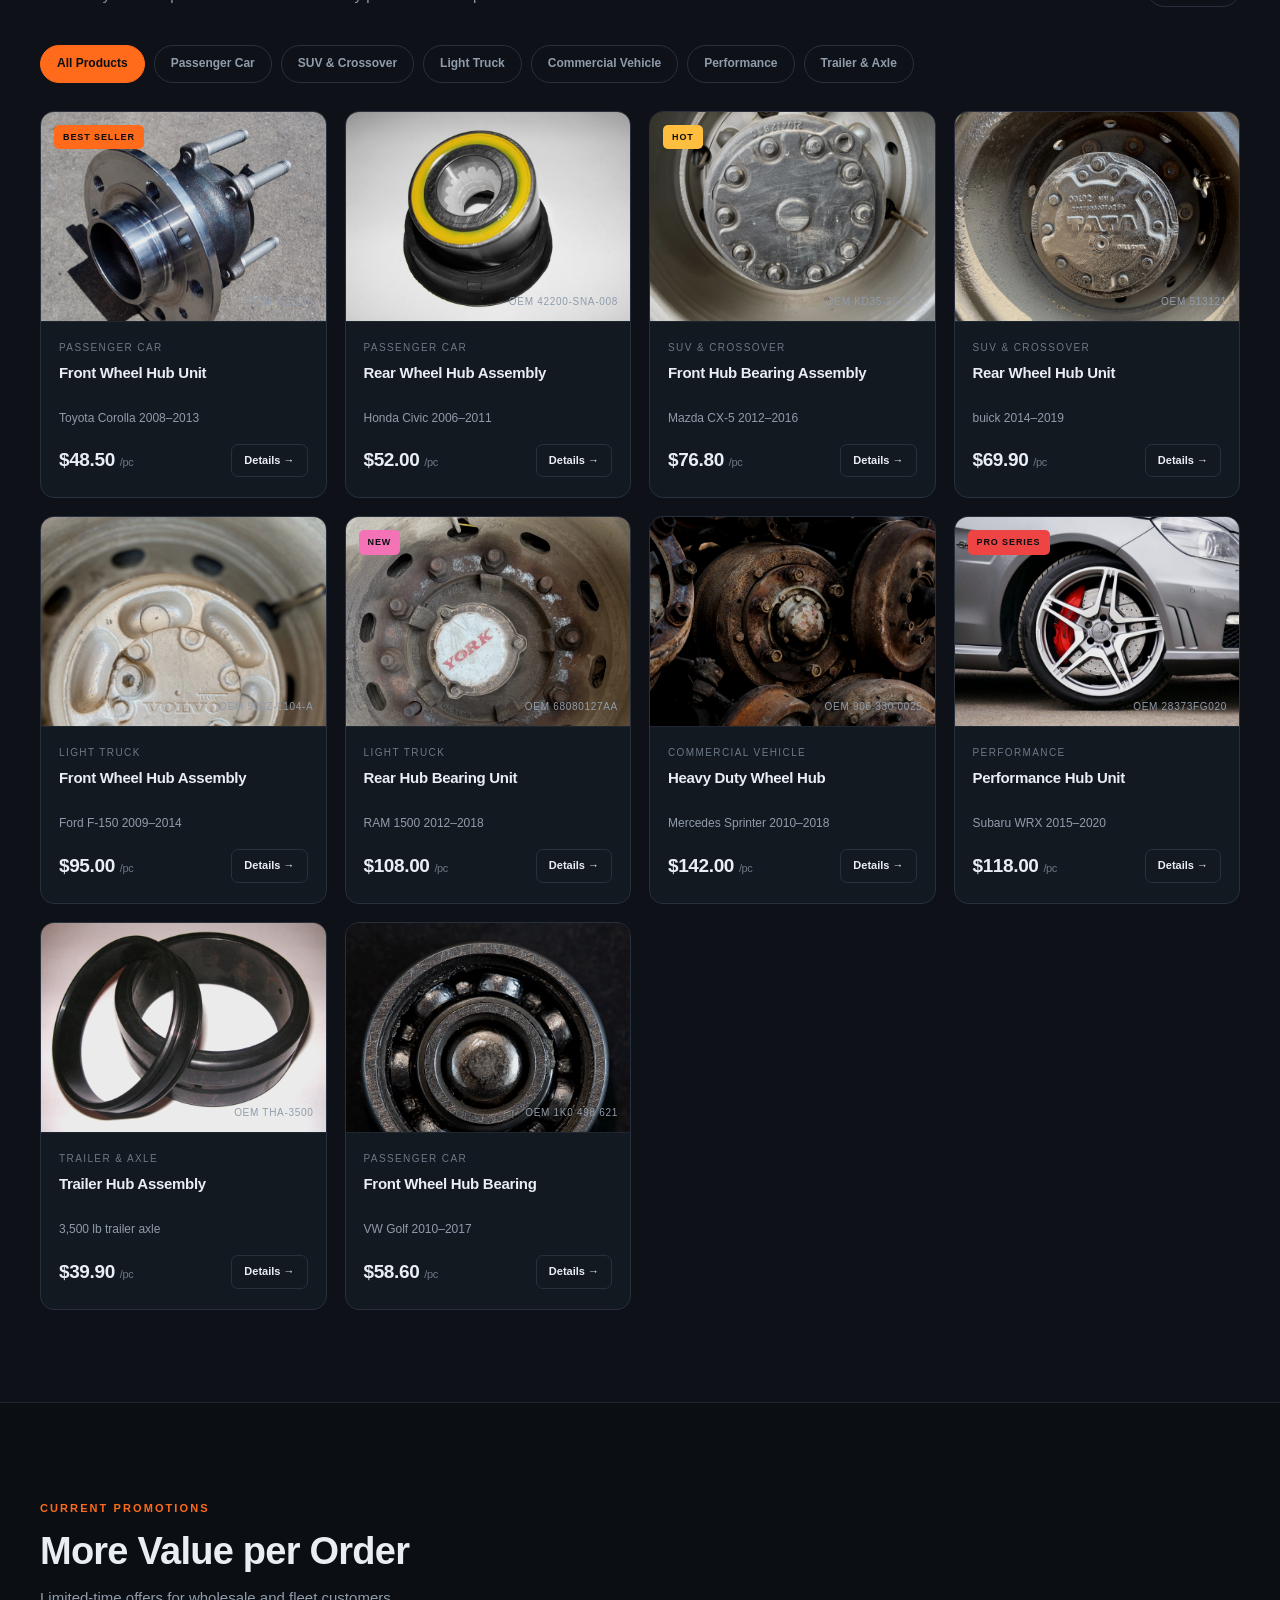
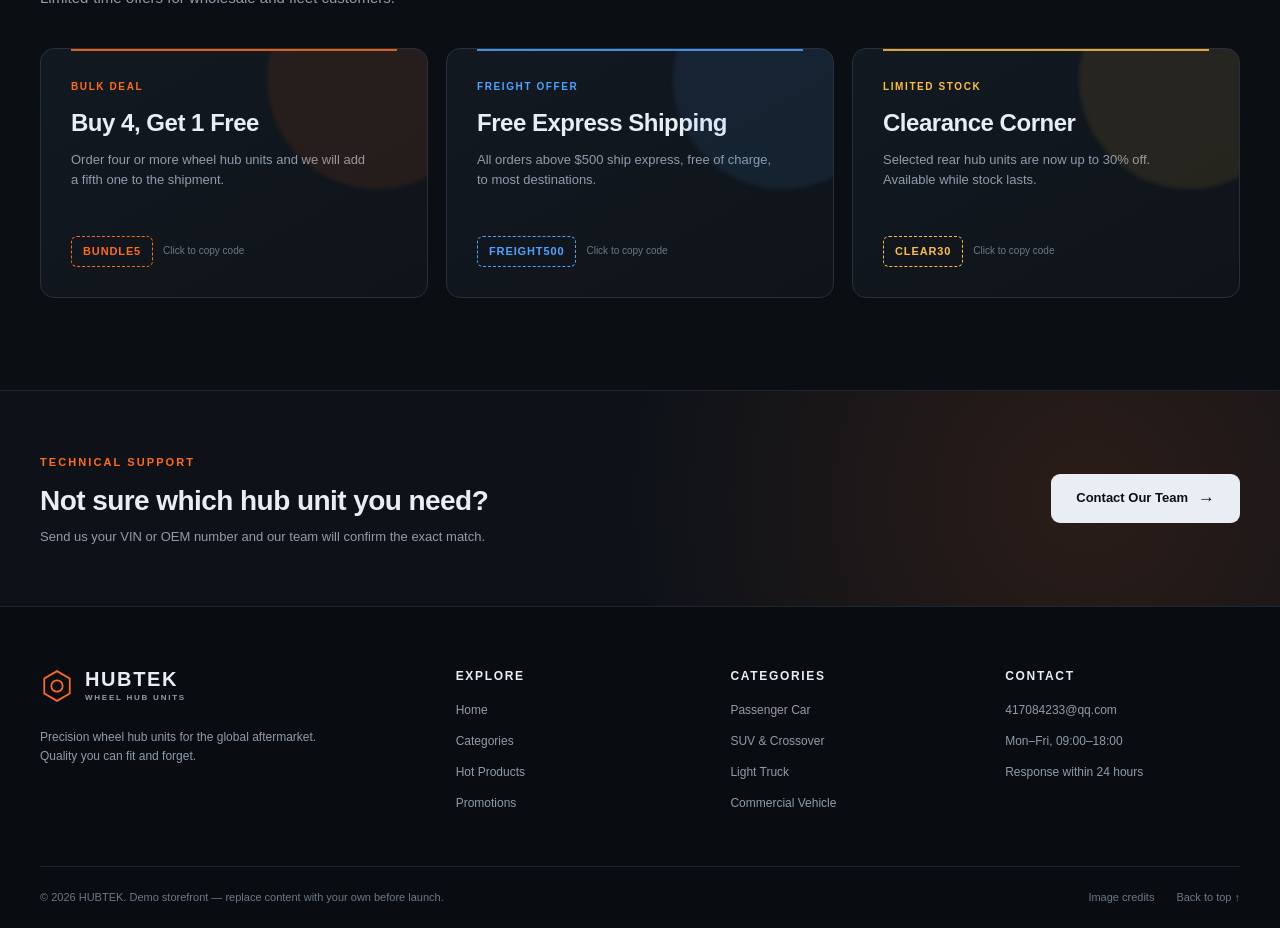
==== commit 207f2d63: "更新网站内容与图片资源" ====
--- a/index.html
+++ b/index.html
@@ -147,7 +147,7 @@
     </div>
     <div class="container footer-bottom">
       <span>© <span id="year"></span> HUBTEK. Demo storefront — replace content with your own before launch.</span>
-      <a href="#top">Back to top ↑</a>
+      <span class="footer-bottom-links"><a href="credits.html">Image credits</a><a href="#top">Back to top ↑</a></span>
     </div>
   </footer>
 
--- a/css/style.css
+++ b/css/style.css
@@ -242,7 +242,23 @@
 .hero-specs span { font-size: 11px; color: var(--muted); text-transform: uppercase; letter-spacing: 0.1em; }
 
 .hero-art { position: relative; display: grid; place-items: center; min-height: 380px; }
-.hero-art .hub-svg { width: min(100%, 460px); filter: drop-shadow(0 30px 50px rgba(0,0,0,0.55)); }
+.hero-photo-frame {
+  position: relative;
+  width: min(100%, 450px);
+  aspect-ratio: 1 / 1;
+  border-radius: 22px;
+  overflow: hidden;
+  border: 1px solid rgba(255,255,255,0.14);
+  box-shadow: 0 30px 70px rgba(0,0,0,0.55), 0 0 0 8px rgba(255,255,255,0.02);
+}
+.hero-photo-frame::after {
+  content: "";
+  position: absolute;
+  inset: 0;
+  background: linear-gradient(160deg, rgba(255,255,255,0.07), transparent 42%, rgba(0,0,0,0.38));
+  pointer-events: none;
+}
+.hero-photo { width: 100%; height: 100%; object-fit: cover; }
 .hero-art-ring {
   position: absolute;
   width: 400px; height: 400px;
@@ -455,8 +471,15 @@
                     linear-gradient(90deg, rgba(255,255,255,0.025) 1px, transparent 1px);
   background-size: 26px 26px;
 }
-.product-media .hub-svg { position: relative; width: 178px; transition: transform 0.35s ease; }
-.product-card:hover .product-media .hub-svg { transform: rotate(-9deg) scale(1.06); }
+.product-photo {
+  position: relative;
+  width: 100%;
+  height: 100%;
+  object-fit: cover;
+  filter: saturate(0.9) contrast(1.04) brightness(0.92);
+  transition: transform 0.5s ease, filter 0.35s ease;
+}
+.product-card:hover .product-photo { transform: scale(1.07); filter: saturate(1) contrast(1.02) brightness(1); }
 .product-badge {
   position: absolute;
   top: 13px; left: 13px;
@@ -586,6 +609,7 @@
   font-size: 11px;
   color: var(--muted-2);
 }
+.footer-bottom-links { display: inline-flex; gap: 22px; }
 .footer-bottom a:hover { color: var(--accent); }
 
 /* ------------------------------------------------------------
@@ -628,7 +652,7 @@
   background: radial-gradient(circle at 50% 45%, #202a36, #11161d 70%);
   border-right: 1px solid var(--line-soft);
 }
-.modal-media .hub-svg { width: 250px; }
+.modal-photo { width: 100%; height: 100%; max-height: 340px; object-fit: cover; border-radius: 10px; }
 .modal-content { padding: 34px 32px 32px; }
 .modal-content .product-cat { margin-bottom: 10px; }
 .modal-content h2 { font-size: 25px; margin-bottom: 8px; }
@@ -707,7 +731,7 @@
   .hero-copy p { margin-inline: auto; }
   .hero-actions, .hero-specs { justify-content: center; }
   .hero-art { min-height: 280px; }
-  .hero-art .hub-svg { width: 300px; }
+  .hero-photo-frame { width: min(100%, 320px); }
   .hero-art-ring { width: 280px; height: 280px; }
   .benefits-grid { grid-template-columns: repeat(2, 1fr); row-gap: 20px; }
   .benefit:nth-child(2) { border-right: 0; }
@@ -718,7 +742,7 @@
   .footer-grid { grid-template-columns: repeat(2, 1fr); }
   .modal-layout { grid-template-columns: 1fr; }
   .modal-media { border-right: 0; border-bottom: 1px solid var(--line-soft); min-height: 250px; }
-  .modal-media .hub-svg { width: 200px; }
+  .modal-photo { max-height: 250px; }
 }
 
 @media (max-width: 620px) {
@@ -728,8 +752,7 @@
   .hero-specs { gap: 14px; }
   .section-heading { align-items: start; flex-direction: column; }
   .product-grid { grid-template-columns: repeat(2, minmax(0, 1fr)); gap: 12px; }
-  .product-media { height: 160px; }
-  .product-media .hub-svg { width: 130px; }
+  .product-media { height: 175px; }
   .product-info { padding: 14px; }
   .product-info h3 { font-size: 13px; min-height: 36px; }
   .product-price { font-size: 16px; }
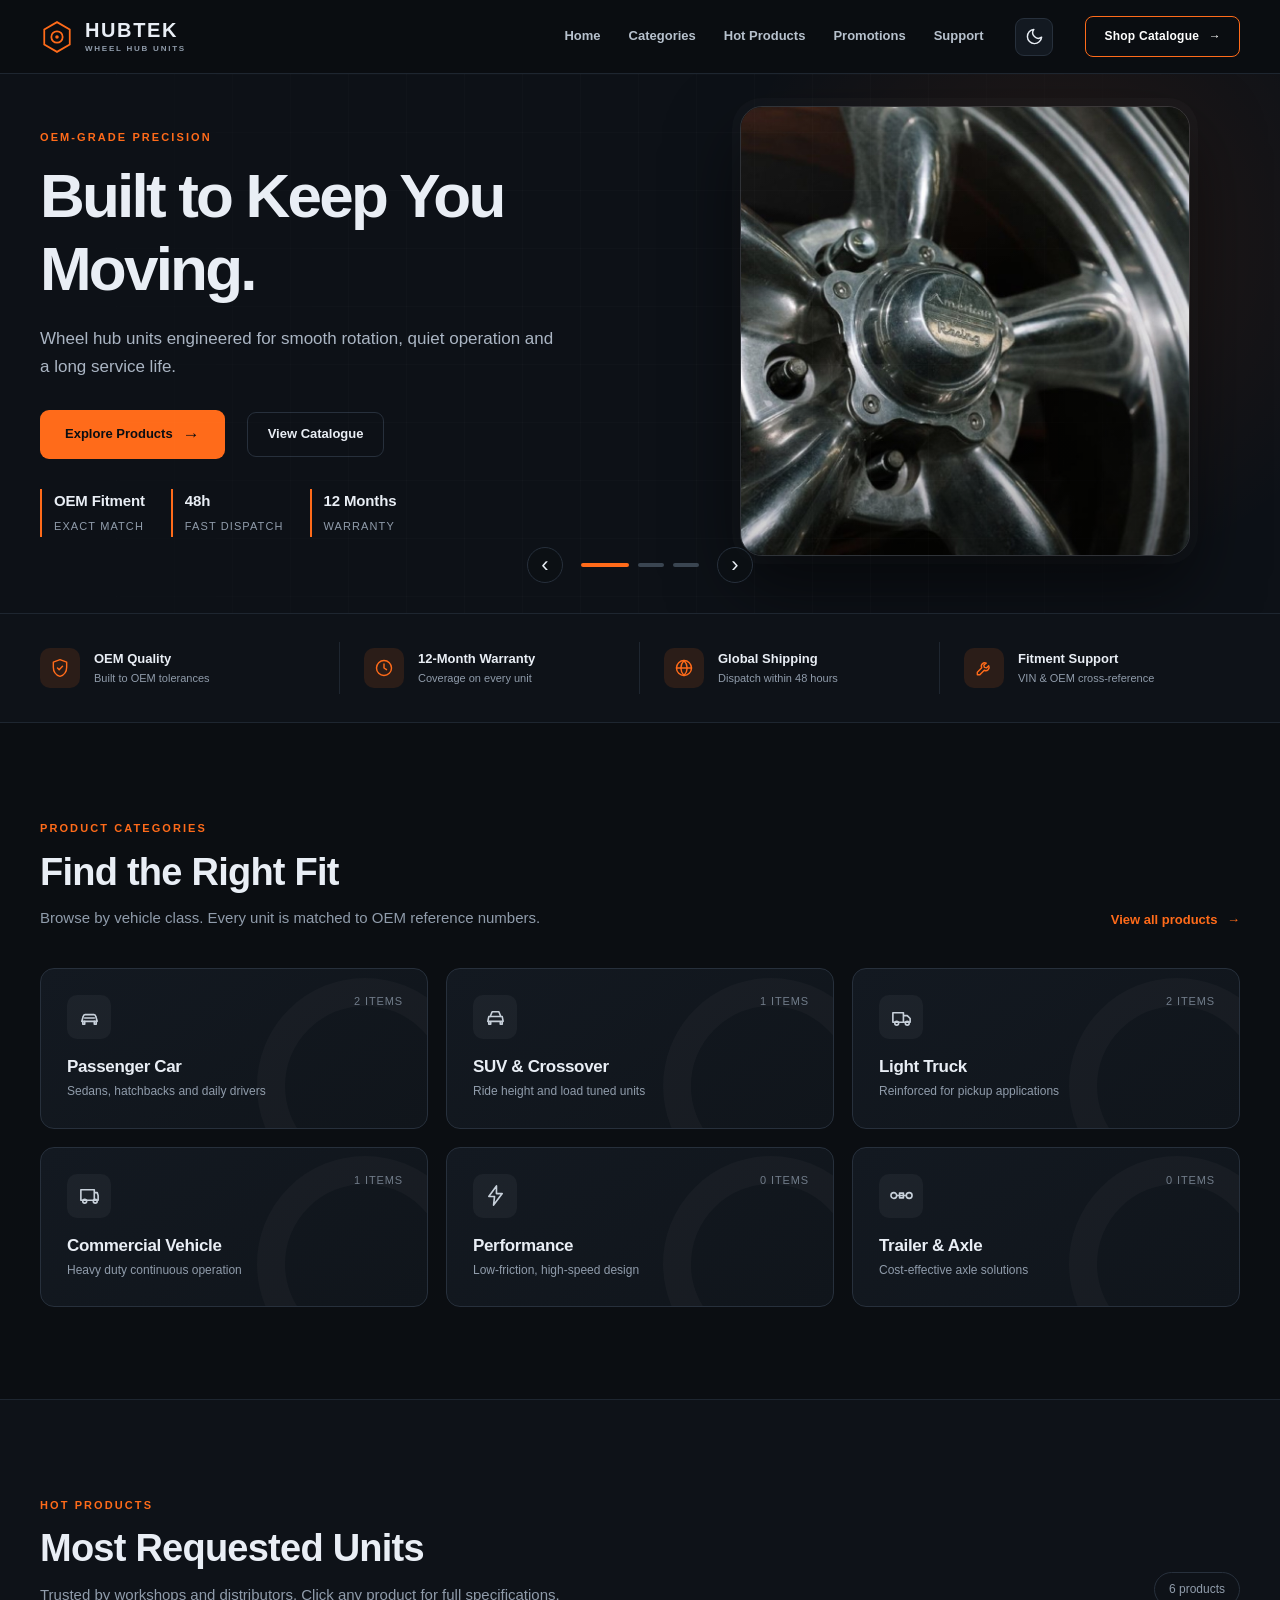
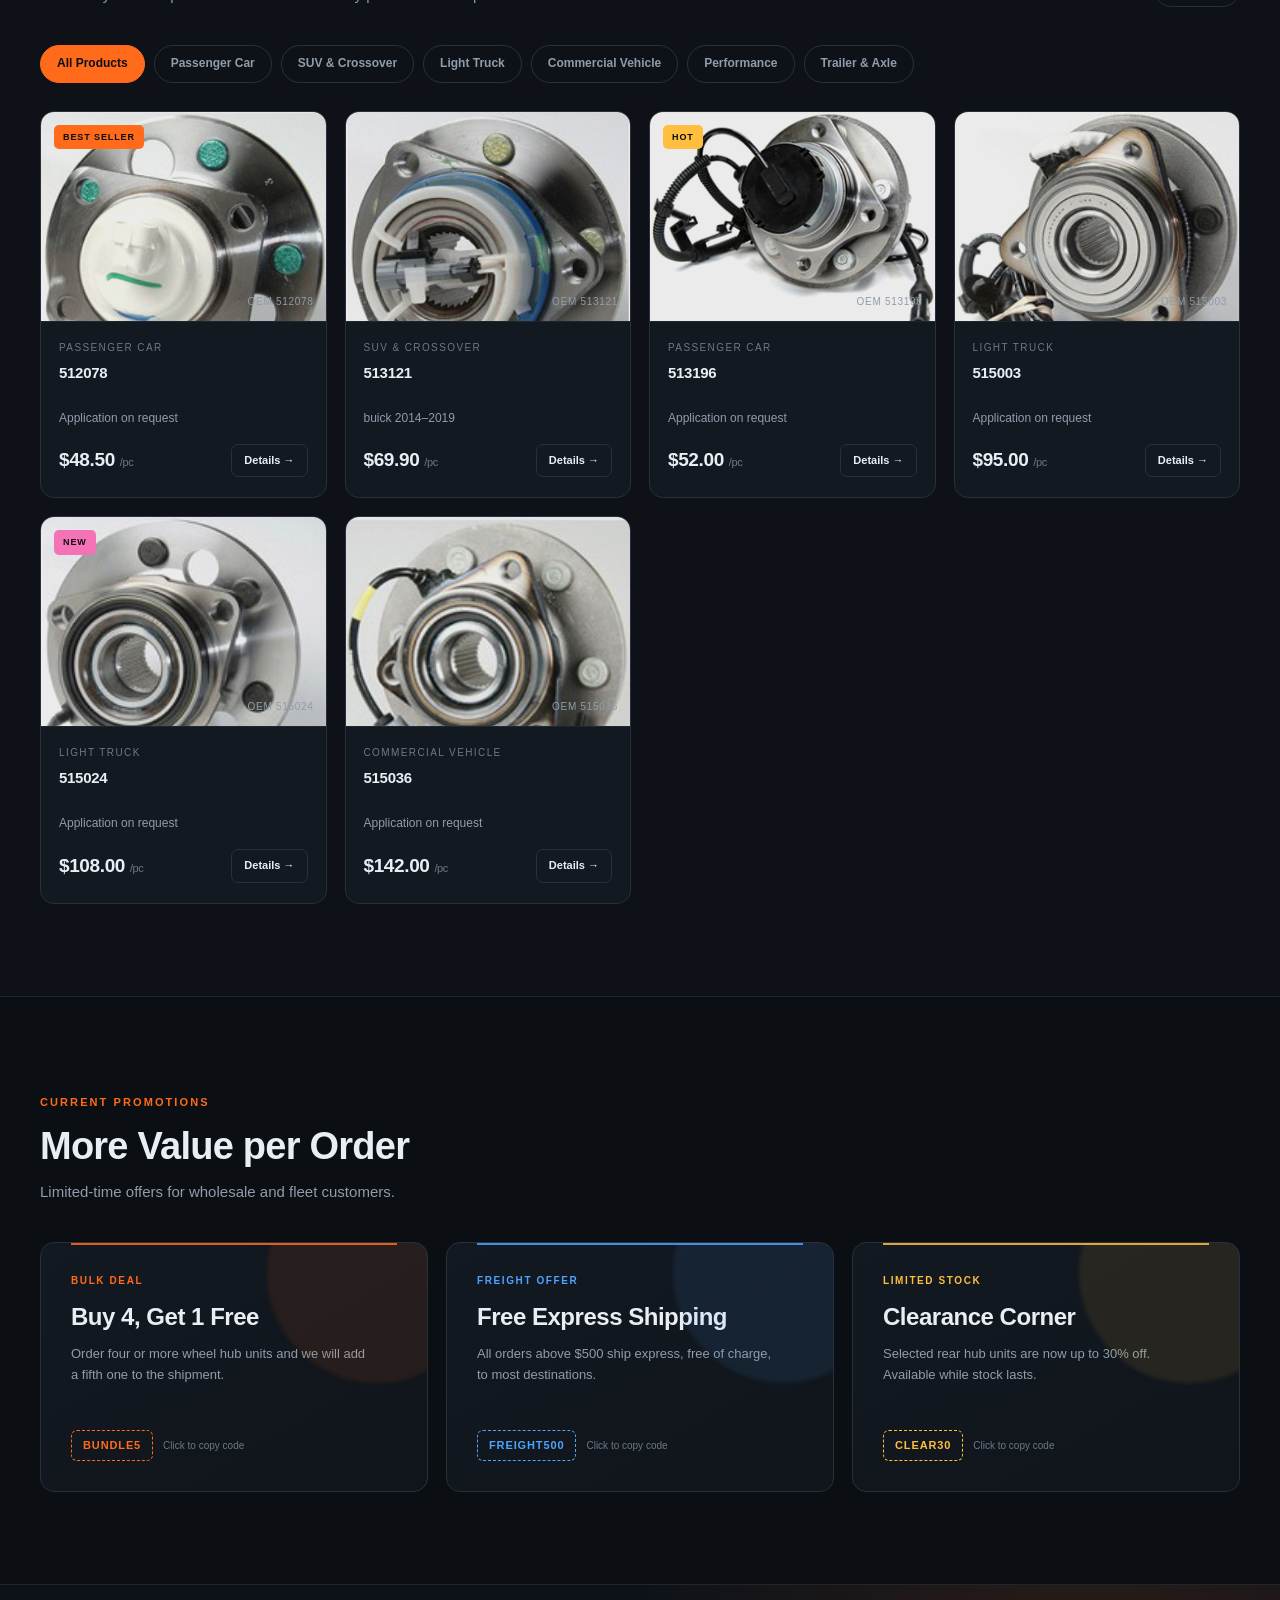
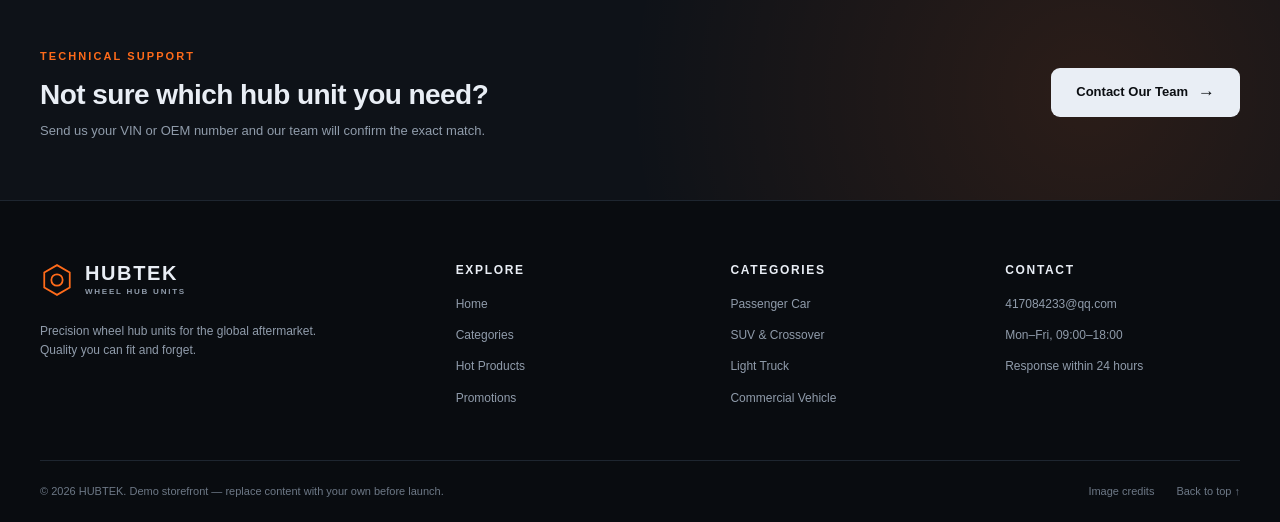
==== commit b122b088: "添加深浅主题切换按钮" ====
--- a/index.html
+++ b/index.html
@@ -8,6 +8,14 @@
   <title>HUBTEK | Wheel Hub Unit Specialists</title>
   <link rel="icon" href="data:image/svg+xml,%3Csvg xmlns='http://www.w3.org/2000/svg' viewBox='0 0 64 64'%3E%3Crect width='64' height='64' rx='14' fill='%230b0e12'/%3E%3Cpath d='M32 8 52 20v24L32 56 12 44V20z' fill='none' stroke='%23ff6b1a' stroke-width='4'/%3E%3Ccircle cx='32' cy='32' r='9' fill='none' stroke='%23e8edf3' stroke-width='4'/%3E%3C/svg%3E">
   <link rel="stylesheet" href="css/style.css">
+  <script>
+    (function () {
+      try {
+        var saved = localStorage.getItem('hubtek-theme');
+        if (saved === 'light' || saved === 'dark') document.documentElement.setAttribute('data-theme', saved);
+      } catch (e) {}
+    })();
+  </script>
 </head>
 <body>
 
@@ -30,6 +38,10 @@
         <a href="#support">Support</a>
       </nav>
 
+      <button class="theme-toggle" id="themeToggle" type="button" aria-label="Switch theme" title="切换深色 / 亮色">
+        <svg class="icon-moon" viewBox="0 0 24 24" aria-hidden="true"><path d="M21 12.8A9 9 0 1 1 11.2 3a7 7 0 0 0 9.8 9.8z"/></svg>
+        <svg class="icon-sun" viewBox="0 0 24 24" aria-hidden="true"><circle cx="12" cy="12" r="4"/><path d="M12 2v2M12 20v2M4.9 4.9l1.4 1.4M17.7 17.7l1.4 1.4M2 12h2M20 12h2M4.9 19.1l1.4-1.4M17.7 6.3l1.4-1.4"/></svg>
+      </button>
       <a class="header-cta" href="#products">Shop Catalogue <span aria-hidden="true">→</span></a>
       <button class="nav-toggle" id="navToggle" aria-label="Toggle menu" aria-expanded="false">
         <span></span><span></span><span></span>
--- a/css/style.css
+++ b/css/style.css
@@ -8,6 +8,7 @@
   --bg-alt: #0e1218;
   --panel: #131921;
   --panel-2: #18202a;
+  --panel-alt: #10151b;
   --line: #27303c;
   --line-soft: #1e2630;
   --text: #e9eef5;
@@ -16,12 +17,86 @@
   --accent: #ff6b1a;
   --accent-soft: rgba(255, 107, 26, 0.12);
   --silver: #c7d0da;
+  --on-accent: #0b0e12;
+  --header-bg: rgba(11, 14, 18, 0.88);
+  --nav-link: #b7c1cd;
+  --nav-link-hover: #ffffff;
+  --hero-bg: #0d1117;
+  --hero-text: #aab5c3;
+  --grid-line: rgba(255,255,255,0.032);
+  --grid-line-soft: rgba(255,255,255,0.025);
+  --frame-border: rgba(255,255,255,0.14);
+  --frame-shadow: 0 30px 70px rgba(0,0,0,0.55), 0 0 0 8px rgba(255,255,255,0.02);
+  --photo-overlay: linear-gradient(160deg, rgba(255,255,255,0.07), transparent 42%, rgba(0,0,0,0.38));
+  --ring-border: rgba(255,255,255,0.11);
+  --ring-border-inner: rgba(255,255,255,0.05);
+  --control-bg: rgba(12,16,21,0.75);
+  --dot-inactive: #3a4551;
+  --decor-border: rgba(255,255,255,0.028);
+  --card-hover-bg: linear-gradient(145deg, #1a1f27, #12171d);
+  --card-hover-border: #4a5666;
+  --icon-bg: rgba(255,255,255,0.045);
+  --filter-hover-border: #46505e;
+  --media-bg: radial-gradient(circle at 50% 42%, #1d2631 0%, #11161d 68%);
+  --modal-media-bg: radial-gradient(circle at 50% 45%, #202a36, #11161d 70%);
+  --hover-bg: rgba(255,255,255,0.05);
+  --glow: rgba(255,107,26,0.12);
+  --button-light-bg: #e9eef5;
+  --button-light-text: #0b0e12;
+  --footer-bg: #090c10;
+  --backdrop: rgba(3,5,8,0.82);
   --radius: 14px;
   --radius-sm: 9px;
   --shadow: 0 18px 48px rgba(0, 0, 0, 0.35);
   --container: 1200px;
   --header-h: 74px;
   font-synthesis: none;
+}
+
+/* ---- Light theme ---- */
+html[data-theme="light"] {
+  --bg: #f4f6f9;
+  --bg-alt: #ffffff;
+  --panel: #ffffff;
+  --panel-2: #f2f5f8;
+  --panel-alt: #eef2f6;
+  --line: #d5dde6;
+  --line-soft: #e4e9ef;
+  --text: #151c24;
+  --muted: #5a6878;
+  --muted-2: #8593a3;
+  --accent: #e85d0a;
+  --accent-soft: rgba(232, 93, 10, 0.1);
+  --silver: #4a5666;
+  --on-accent: #ffffff;
+  --header-bg: rgba(255, 255, 255, 0.9);
+  --nav-link: #4a5666;
+  --nav-link-hover: #151c24;
+  --hero-bg: #eef2f7;
+  --hero-text: #5a6878;
+  --grid-line: rgba(15, 30, 50, 0.05);
+  --grid-line-soft: rgba(15, 30, 50, 0.04);
+  --frame-border: rgba(15, 30, 50, 0.12);
+  --frame-shadow: 0 30px 70px rgba(20,30,45,0.18), 0 0 0 8px rgba(20,30,45,0.02);
+  --photo-overlay: linear-gradient(160deg, rgba(255,255,255,0.15), transparent 42%, rgba(0,0,0,0.08));
+  --ring-border: rgba(15,30,50,0.1);
+  --ring-border-inner: rgba(15,30,50,0.06);
+  --control-bg: rgba(255,255,255,0.88);
+  --dot-inactive: #c3ccd6;
+  --decor-border: rgba(15,30,50,0.045);
+  --card-hover-bg: linear-gradient(145deg, #ffffff, #f2f5f8);
+  --card-hover-border: #b8c2cd;
+  --icon-bg: rgba(15,30,50,0.05);
+  --filter-hover-border: #aab5c3;
+  --media-bg: radial-gradient(circle at 50% 42%, #ffffff 0%, #e8edf2 68%);
+  --modal-media-bg: radial-gradient(circle at 50% 45%, #ffffff, #e8edf2 70%);
+  --hover-bg: rgba(15,30,50,0.045);
+  --glow: rgba(232,93,10,0.08);
+  --button-light-bg: #151c24;
+  --button-light-text: #ffffff;
+  --footer-bg: #e9edf2;
+  --backdrop: rgba(20,28,38,0.5);
+  --shadow: 0 18px 48px rgba(20, 30, 45, 0.12);
 }
 
 * { box-sizing: border-box; }
@@ -41,6 +116,27 @@
   -webkit-font-smoothing: antialiased;
 }
 
+/* ---- Theme toggle ---- */
+.theme-toggle {
+  display: inline-grid;
+  place-items: center;
+  width: 38px; height: 38px;
+  flex-shrink: 0;
+  padding: 0;
+  border: 1px solid var(--line);
+  border-radius: 9px;
+  background: var(--panel);
+  color: var(--text);
+  transition: border-color 0.2s ease, background 0.2s ease, transform 0.2s ease;
+}
+.theme-toggle:hover { border-color: var(--accent); color: var(--accent); transform: translateY(-1px); }
+.theme-toggle:focus-visible { outline: 2px solid var(--accent); outline-offset: 2px; }
+.theme-toggle svg { width: 19px; height: 19px; fill: none; stroke: currentColor; stroke-width: 1.8; stroke-linecap: round; stroke-linejoin: round; }
+.theme-toggle .icon-sun { display: none; }
+html[data-theme="light"] .theme-toggle .icon-sun { display: block; }
+html[data-theme="light"] .theme-toggle .icon-moon { display: none; }
+@media (max-width: 620px) { .theme-toggle { width: 34px; height: 34px; } }
+
 a { color: inherit; text-decoration: none; }
 button { font: inherit; cursor: pointer; }
 img, svg { display: block; max-width: 100%; }
@@ -70,7 +166,7 @@
   top: 0;
   z-index: 60;
   height: var(--header-h);
-  background: rgba(11, 14, 18, 0.88);
+  background: var(--header-bg);
   backdrop-filter: blur(16px);
   border-bottom: 1px solid var(--line-soft);
 }
@@ -92,7 +188,7 @@
 .main-nav a {
   font-size: 13px;
   font-weight: 600;
-  color: #b7c1cd;
+  color: var(--nav-link);
   transition: color 0.2s ease;
   position: relative;
 }
@@ -104,7 +200,7 @@
   background: var(--accent);
   transition: width 0.2s ease;
 }
-.main-nav a:hover { color: #fff; }
+.main-nav a:hover { color: var(--nav-link-hover); }
 .main-nav a:hover::after { width: 100%; }
 
 .header-cta {
@@ -112,7 +208,7 @@
   padding: 10px 18px;
   border: 1px solid var(--accent);
   border-radius: 8px;
-  color: #fff;
+  color: var(--nav-link-hover);
   font-size: 12px;
   font-weight: 750;
   letter-spacing: 0.02em;
@@ -138,7 +234,7 @@
   position: relative;
   min-height: 540px;
   overflow: hidden;
-  background: #0d1117;
+  background: var(--hero-bg);
   border-bottom: 1px solid var(--line-soft);
 }
 
@@ -148,8 +244,8 @@
   pointer-events: none;
   opacity: 0.5;
   background-image:
-    linear-gradient(rgba(255,255,255,0.032) 1px, transparent 1px),
-    linear-gradient(90deg, rgba(255,255,255,0.032) 1px, transparent 1px);
+    linear-gradient(var(--grid-line) 1px, transparent 1px),
+    linear-gradient(90deg, var(--grid-line) 1px, transparent 1px);
   background-size: 58px 58px;
   mask-image: linear-gradient(90deg, transparent, #000 30%, #000 70%, transparent);
   -webkit-mask-image: linear-gradient(90deg, transparent, #000 30%, #000 70%, transparent);
@@ -204,7 +300,7 @@
   color: var(--slide-accent, var(--accent));
 }
 .hero-copy p {
-  color: #aab5c3;
+  color: var(--hero-text);
   font-size: 17px;
   max-width: 520px;
   margin-bottom: 30px;
@@ -219,7 +315,7 @@
   padding: 13px 24px;
   border-radius: 9px;
   background: var(--slide-accent, var(--accent));
-  color: #0b0e12;
+  color: var(--on-accent);
   font-size: 13px;
   font-weight: 800;
   border: 1px solid transparent;
@@ -248,28 +344,28 @@
   aspect-ratio: 1 / 1;
   border-radius: 22px;
   overflow: hidden;
-  border: 1px solid rgba(255,255,255,0.14);
-  box-shadow: 0 30px 70px rgba(0,0,0,0.55), 0 0 0 8px rgba(255,255,255,0.02);
+  border: 1px solid var(--frame-border);
+  box-shadow: var(--frame-shadow);
 }
 .hero-photo-frame::after {
   content: "";
   position: absolute;
   inset: 0;
-  background: linear-gradient(160deg, rgba(255,255,255,0.07), transparent 42%, rgba(0,0,0,0.38));
+  background: var(--photo-overlay);
   pointer-events: none;
 }
 .hero-photo { width: 100%; height: 100%; object-fit: cover; }
 .hero-art-ring {
   position: absolute;
   width: 400px; height: 400px;
-  border: 1px dashed rgba(255,255,255,0.11);
+  border: 1px dashed var(--ring-border);
   border-radius: 50%;
 }
 .hero-art-ring::after {
   content: "";
   position: absolute;
   inset: 54px;
-  border: 1px solid rgba(255,255,255,0.05);
+  border: 1px solid var(--ring-border-inner);
   border-radius: 50%;
 }
 
@@ -286,20 +382,20 @@
   width: 36px; height: 36px;
   border-radius: 50%;
   border: 1px solid var(--line);
-  background: rgba(12,16,21,0.75);
+  background: var(--control-bg);
   color: var(--text);
   font-size: 22px;
   line-height: 1;
   transition: border-color 0.2s ease, background 0.2s ease;
 }
-.hero-arrow:hover { border-color: var(--accent); background: var(--accent); color: #0b0e12; }
+.hero-arrow:hover { border-color: var(--accent); background: var(--accent); color: var(--on-accent); }
 .hero-dots { display: flex; gap: 9px; }
 .hero-dot {
   width: 26px; height: 4px;
   padding: 0;
   border: 0;
   border-radius: 3px;
-  background: #3a4551;
+  background: var(--dot-inactive);
   transition: width 0.3s ease, background 0.3s ease;
 }
 .hero-dot.is-active { width: 48px; background: var(--accent); }
@@ -374,7 +470,7 @@
   min-height: 152px;
   border: 1px solid var(--line);
   border-radius: var(--radius);
-  background: linear-gradient(145deg, var(--panel), #10151b);
+  background: linear-gradient(145deg, var(--panel), var(--panel-alt));
   color: var(--text);
   overflow: hidden;
   transition: border-color 0.25s ease, transform 0.25s ease, background 0.25s ease;
@@ -385,20 +481,20 @@
   right: -46px; bottom: -66px;
   width: 160px; height: 160px;
   border-radius: 50%;
-  border: 28px solid rgba(255,255,255,0.028);
+  border: 28px solid var(--decor-border);
   transition: border-color 0.25s ease;
 }
 .category-card:hover {
   transform: translateY(-4px);
   border-color: var(--accent);
-  background: linear-gradient(145deg, #1a1f27, #12171d);
-}
-.category-card:hover::after { border-color: rgba(255,107,26,0.12); }
+  background: var(--card-hover-bg);
+}
+.category-card:hover::after { border-color: var(--accent-soft); }
 .category-icon {
   width: 44px; height: 44px;
   display: grid; place-items: center;
   border-radius: 10px;
-  background: rgba(255,255,255,0.045);
+  background: var(--icon-bg);
   color: var(--silver);
   margin-bottom: 18px;
 }
@@ -428,8 +524,8 @@
   font-weight: 650;
   transition: all 0.2s ease;
 }
-.filter-chip:hover { color: var(--text); border-color: #46505e; }
-.filter-chip.is-active { background: var(--accent); border-color: var(--accent); color: #0b0e12; }
+.filter-chip:hover { color: var(--text); border-color: var(--filter-hover-border); }
+.filter-chip.is-active { background: var(--accent); border-color: var(--accent); color: var(--on-accent); }
 
 .product-grid {
   display: grid;
@@ -449,7 +545,7 @@
 }
 .product-card:hover {
   transform: translateY(-6px);
-  border-color: #4a5666;
+  border-color: var(--card-hover-border);
   box-shadow: var(--shadow);
 }
 @keyframes cardIn { from { opacity: 0; transform: translateY(10px); } to { opacity: 1; transform: none; } }
@@ -459,7 +555,7 @@
   height: 210px;
   display: grid;
   place-items: center;
-  background: radial-gradient(circle at 50% 42%, #1d2631 0%, #11161d 68%);
+  background: var(--media-bg);
   border-bottom: 1px solid var(--line-soft);
   overflow: hidden;
 }
@@ -467,8 +563,8 @@
   content: "";
   position: absolute;
   inset: 0;
-  background-image: linear-gradient(rgba(255,255,255,0.025) 1px, transparent 1px),
-                    linear-gradient(90deg, rgba(255,255,255,0.025) 1px, transparent 1px);
+  background-image: linear-gradient(var(--grid-line-soft) 1px, transparent 1px),
+                    linear-gradient(90deg, var(--grid-line-soft) 1px, transparent 1px);
   background-size: 26px 26px;
 }
 .product-photo {
@@ -487,7 +583,7 @@
   padding: 5px 9px;
   border-radius: 5px;
   background: var(--product-accent, var(--accent));
-  color: #0b0e12;
+  color: var(--on-accent);
   font-size: 9px;
   font-weight: 850;
   letter-spacing: 0.1em;
@@ -518,7 +614,7 @@
   white-space: nowrap;
   transition: border-color 0.2s ease, background 0.2s ease, color 0.2s ease;
 }
-.product-detail-btn:hover { background: var(--accent); border-color: var(--accent); color: #0b0e12; }
+.product-detail-btn:hover { background: var(--accent); border-color: var(--accent); color: var(--on-accent); }
 .empty-state { grid-column: 1 / -1; padding: 70px 20px; text-align: center; color: var(--muted); border: 1px dashed var(--line); border-radius: var(--radius); }
 
 /* ------------------------------------------------------------
@@ -531,7 +627,7 @@
   min-height: 250px;
   border: 1px solid var(--line);
   border-radius: var(--radius);
-  background: linear-gradient(150deg, var(--panel) 0%, #0f141a 100%);
+  background: linear-gradient(150deg, var(--panel) 0%, var(--panel-alt) 100%);
   overflow: hidden;
   display: flex;
   flex-direction: column;
@@ -569,7 +665,7 @@
   background: transparent;
   transition: background 0.2s ease;
 }
-.promo-code:hover { background: rgba(255,255,255,0.05); }
+.promo-code:hover { background: var(--hover-bg); }
 .promo-note { font-size: 10px; color: var(--muted-2); }
 
 /* ------------------------------------------------------------
@@ -579,15 +675,15 @@
   padding: 58px 0;
   border-top: 1px solid var(--line-soft);
   background:
-    radial-gradient(circle at 85% 50%, rgba(255,107,26,0.12), transparent 42%),
+    radial-gradient(circle at 85% 50%, var(--glow), transparent 42%),
     var(--bg-alt);
 }
 .support-inner { display: flex; align-items: center; justify-content: space-between; gap: 30px; }
 .support-inner h2 { font-size: 28px; }
 .support-inner p { margin-top: 10px; color: var(--muted); font-size: 13px; }
-.button-light { background: #e9eef5; color: #0b0e12; flex-shrink: 0; }
-
-.site-footer { background: #090c10; border-top: 1px solid var(--line-soft); padding-top: 62px; }
+.button-light { background: var(--button-light-bg); color: var(--button-light-text); flex-shrink: 0; }
+
+.site-footer { background: var(--footer-bg); border-top: 1px solid var(--line-soft); padding-top: 62px; }
 .footer-grid {
   display: grid;
   grid-template-columns: 1.6fr 1fr 1fr 1fr;
@@ -617,7 +713,7 @@
    ------------------------------------------------------------ */
 .modal[hidden] { display: none; }
 .modal { position: fixed; inset: 0; z-index: 100; display: grid; place-items: center; padding: 24px; }
-.modal-backdrop { position: absolute; inset: 0; background: rgba(3,5,8,0.82); backdrop-filter: blur(6px); }
+.modal-backdrop { position: absolute; inset: 0; background: var(--backdrop); backdrop-filter: blur(6px); }
 .modal-panel {
   position: relative;
   width: min(100%, 760px);
@@ -637,7 +733,7 @@
   width: 36px; height: 36px;
   border-radius: 50%;
   border: 1px solid var(--line);
-  background: rgba(10,13,17,0.7);
+  background: var(--control-bg);
   color: var(--text);
   font-size: 22px;
   line-height: 1;
@@ -649,7 +745,7 @@
   place-items: center;
   min-height: 340px;
   padding: 20px;
-  background: radial-gradient(circle at 50% 45%, #202a36, #11161d 70%);
+  background: var(--modal-media-bg);
   border-right: 1px solid var(--line-soft);
 }
 .modal-photo { width: 100%; height: 100%; max-height: 340px; object-fit: cover; border-radius: 10px; }
@@ -678,8 +774,8 @@
   transform: translate(-50%, 20px);
   padding: 10px 18px;
   border-radius: 8px;
-  background: #e9eef5;
-  color: #0b0e12;
+  background: var(--button-light-bg);
+  color: var(--button-light-text);
   font-size: 12px;
   font-weight: 700;
   opacity: 0;
@@ -714,7 +810,7 @@
     align-items: stretch;
     gap: 0;
     padding: 12px 18px 18px;
-    background: #0d1117;
+    background: var(--hero-bg);
     border-bottom: 1px solid var(--line);
   }
   .main-nav.is-open { display: flex; }
